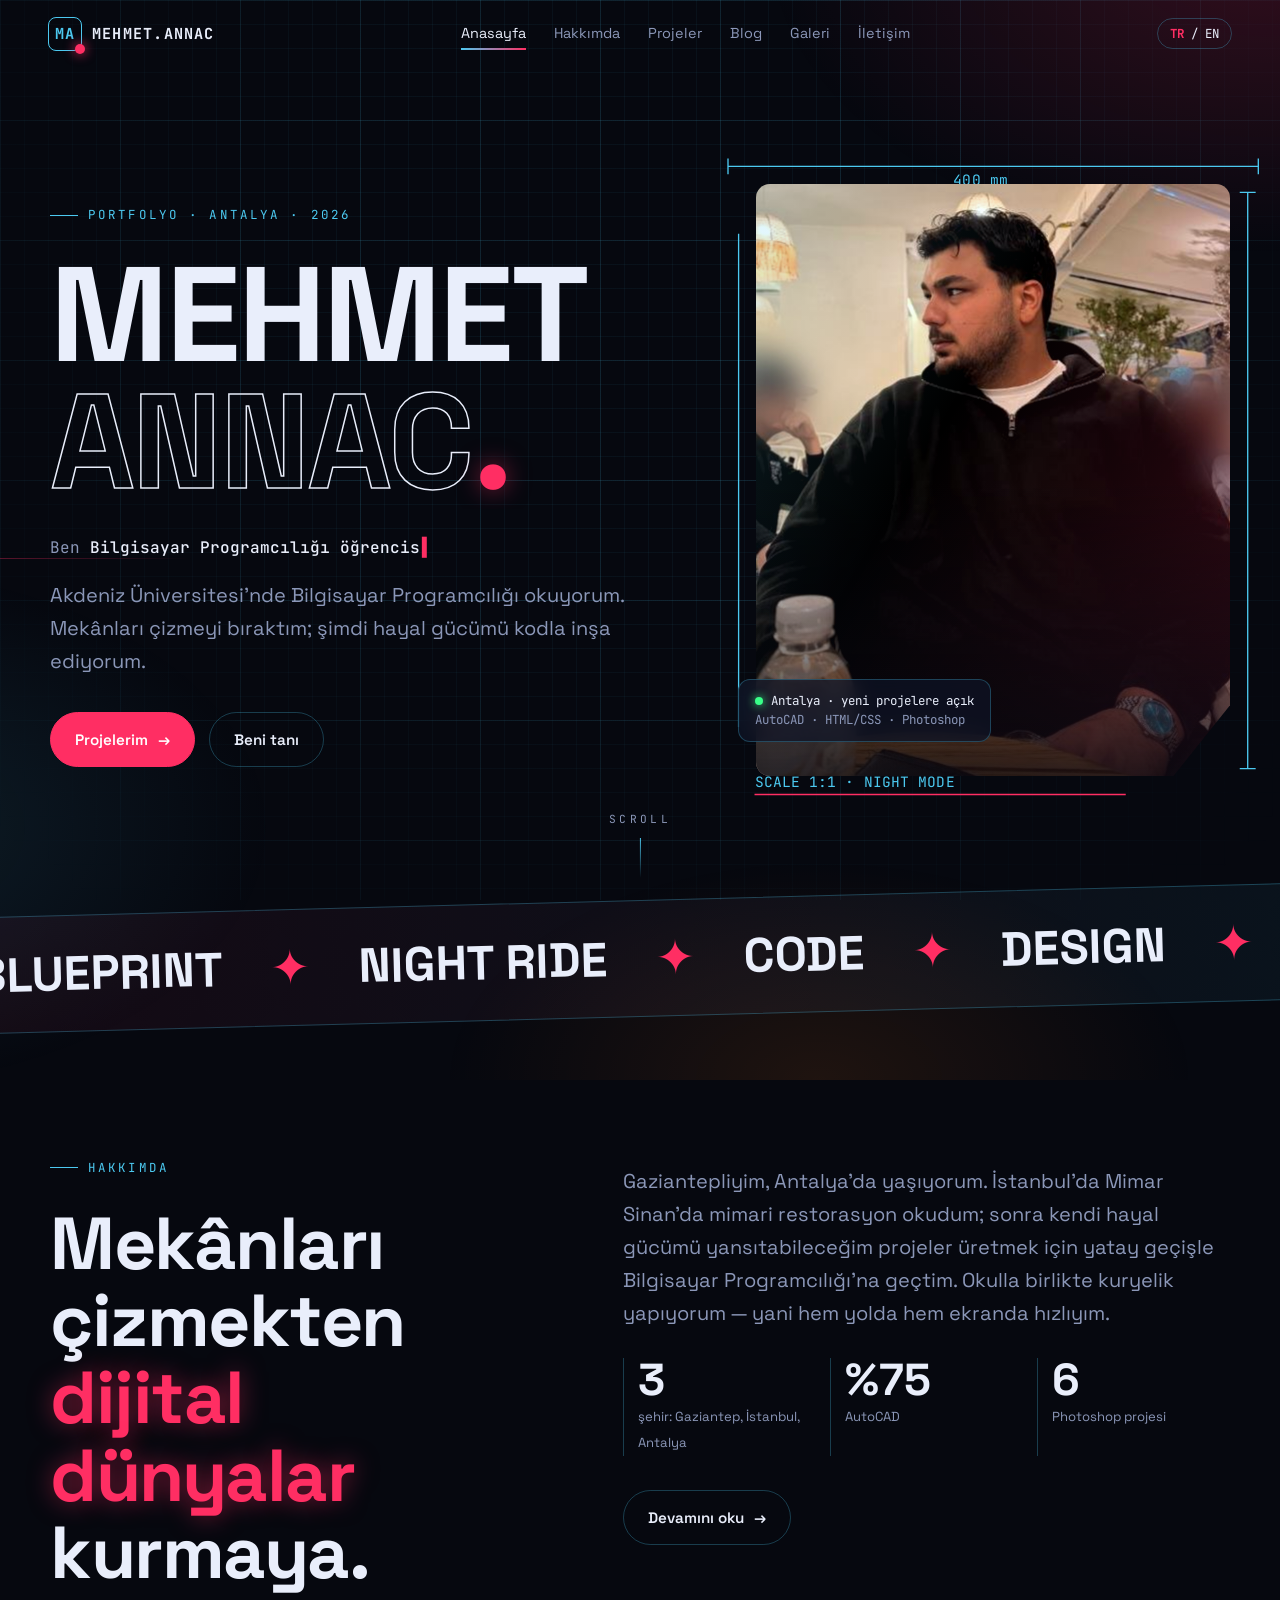
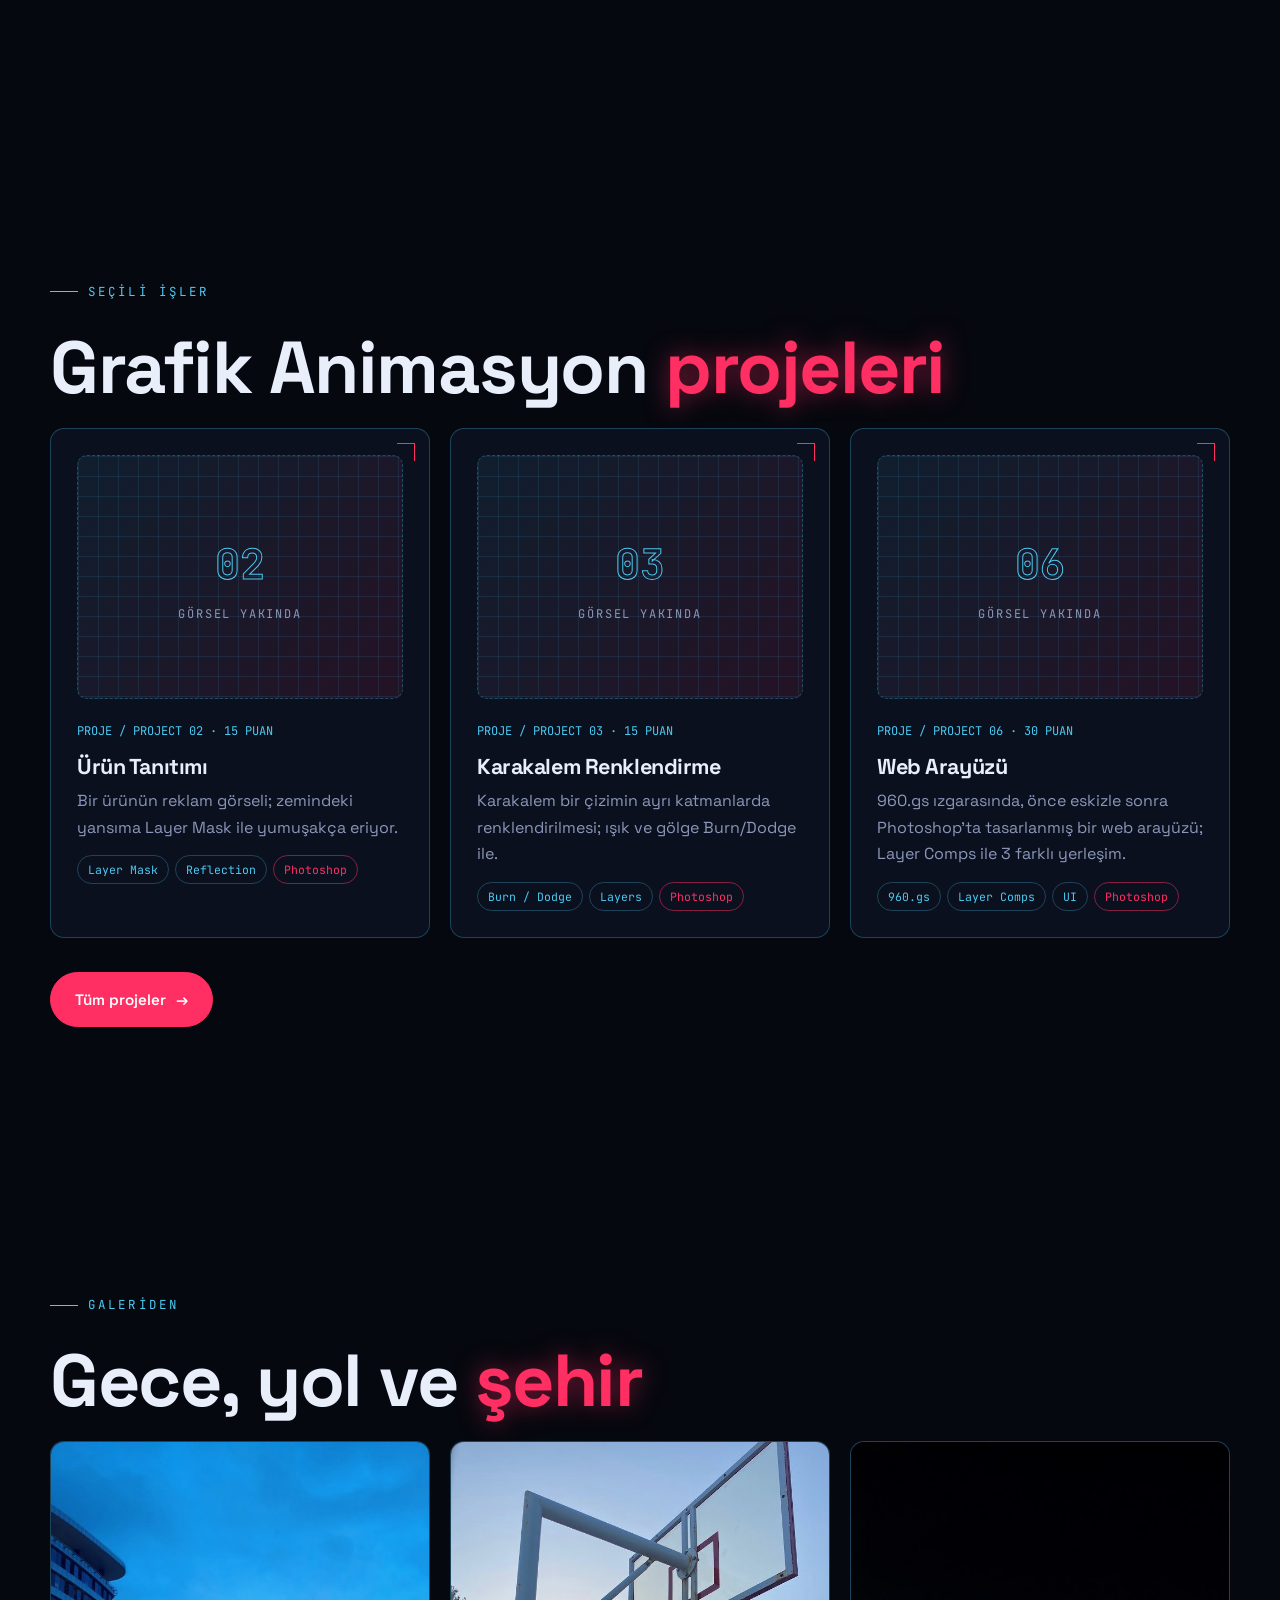
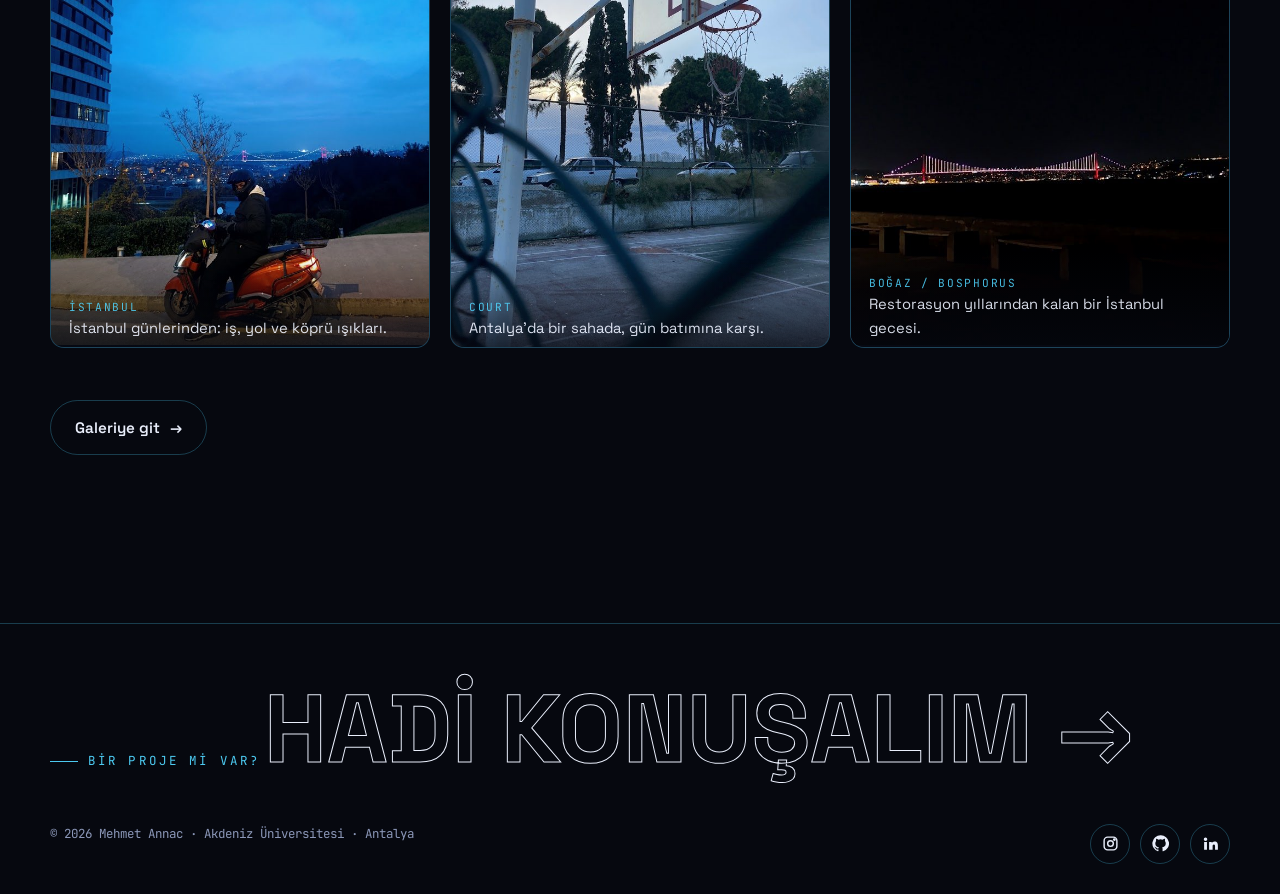
==== index.html @ a1f43171 "Kişisel site: Blueprint × Night Ride Co-Authored-By: Claude Opus 5.5 <noreply@anthropic.com> Claude-" ====
<!DOCTYPE html>
<html lang="tr" data-lang="tr">
<head>
<meta charset="UTF-8">
<meta name="viewport" content="width=device-width, initial-scale=1">
<title>Mehmet Annac | Bilgisayar Programcılığı Öğrencisi · Portfolyo</title>
<meta name="description" content="Mehmet Annac: Akdeniz Üniversitesi Bilgisayar Programcılığı öğrencisi. Mimari restorasyondan yazılıma uzanan projeler, Photoshop çalışmaları, blog ve galeri.">
<meta name="author" content="Mehmet Annac">
<meta name="theme-color" content="#06080f">
<link rel="canonical" href="https://mehmettannac.github.io/">
<meta property="og:type" content="website">
<meta property="og:title" content="Mehmet Annac | Bilgisayar Programcılığı Öğrencisi · Portfolyo">
<meta property="og:description" content="Mehmet Annac: Akdeniz Üniversitesi Bilgisayar Programcılığı öğrencisi. Mimari restorasyondan yazılıma uzanan projeler, Photoshop çalışmaları, blog ve galeri.">
<meta property="og:url" content="https://mehmettannac.github.io/">
<meta property="og:image" content="https://mehmettannac.github.io/assets/img/mehmet-hero.jpg">
<meta property="og:locale" content="tr_TR">
<meta property="og:locale:alternate" content="en_US">
<meta name="twitter:card" content="summary_large_image">
<link rel="icon" href="assets/img/favicon.svg" type="image/svg+xml">
<link rel="preconnect" href="https://fonts.googleapis.com">
<link rel="preconnect" href="https://fonts.gstatic.com" crossorigin>
<link href="https://fonts.googleapis.com/css2?family=JetBrains+Mono:wght@400;500;700&family=Space+Grotesk:wght@400;500;600;700&display=swap" rel="stylesheet">
<link rel="stylesheet" href="assets/css/style.css">
<script type="application/ld+json">{"@context": "https://schema.org", "@type": "Person", "name": "Mehmet Annac", "url": "https://mehmettannac.github.io/", "image": "https://mehmettannac.github.io/assets/img/mehmet-hero.jpg", "email": "mailto:eposta-adresin@ornek.com", "jobTitle": "Bilgisayar Programcılığı Öğrencisi", "affiliation": {"@type": "CollegeOrUniversity", "name": "Akdeniz Üniversitesi"}, "alumniOf": {"@type": "CollegeOrUniversity", "name": "Mimar Sinan Güzel Sanatlar Üniversitesi"}, "address": {"@type": "PostalAddress", "addressLocality": "Antalya", "addressCountry": "TR"}, "knowsAbout": ["AutoCAD", "HTML", "CSS", "Adobe Photoshop", "Mimari Restorasyon"], "sameAs": ["https://www.instagram.com/mehmettannac/", "https://github.com/mehmettannac", "https://www.linkedin.com/in/mehmet-anna%C3%A7-2894b5441"]}</script>
</head>
<body data-title-tr="Mehmet Annac | Bilgisayar Programcılığı Öğrencisi · Portfolyo" data-title-en="Mehmet Annac | Computer Programming Student · Portfolio" data-desc-tr="Mehmet Annac: Akdeniz Üniversitesi Bilgisayar Programcılığı öğrencisi. Mimari restorasyondan yazılıma uzanan projeler, Photoshop çalışmaları, blog ve galeri." data-desc-en="Mehmet Annac: Computer Programming student at Akdeniz University. Projects from architectural restoration to software, Photoshop work, blog and gallery.">
<div class="loader" aria-hidden="true"><div>
<svg viewBox="0 0 240 90"><rect x="2" y="2" width="236" height="86" rx="6"/><path d="M20 70 L20 20 L50 50 L80 20 L80 70 M110 70 L135 20 L160 70 M118 54 L152 54 M190 20 L190 70 M190 20 L220 20"/><line x1="20" y1="80" x2="220" y2="80"/></svg>
<div class="loader-text">BLUEPRINT × NIGHT RIDE</div></div></div>
<div class="progress"></div>
<header class="nav">
  <a class="logo" href="index.html" aria-label="Mehmet Annac — Anasayfa"><span class="logo-mark">MA</span><span>MEHMET.ANNAC</span></a>
  <nav aria-label="Ana menü"><ul class="nav-links"><li><a href="index.html" aria-current="page"><span lang="tr">Anasayfa</span><span lang="en">Home</span></a></li><li><a href="hakkimda.html"><span lang="tr">Hakkımda</span><span lang="en">About</span></a></li><li><a href="projeler.html"><span lang="tr">Projeler</span><span lang="en">Projects</span></a></li><li><a href="blog.html"><span lang="tr">Blog</span><span lang="en">Blog</span></a></li><li><a href="galeri.html"><span lang="tr">Galeri</span><span lang="en">Gallery</span></a></li><li><a href="iletisim.html"><span lang="tr">İletişim</span><span lang="en">Contact</span></a></li></ul></nav>
  <div class="nav-right">
    <button class="lang-toggle" type="button" aria-label="Dil değiştir / Change language"><span lang="tr"><b>TR</b> / EN</span><span lang="en">TR / <b>EN</b></span></button>
    <button class="menu-btn" type="button" aria-label="Menü" aria-expanded="false"><span></span><span></span></button>
  </div>
</header>
<main>
<section class="hero">
<div class="speed-lines" aria-hidden="true"><i></i><i></i><i></i><i></i></div>
<div class="wrap hero-grid">
  <div>
    <p class="eyebrow"><span lang="tr">Portfolyo · Antalya · 2026</span><span lang="en">Portfolio · Antalya · 2026</span></p>
    <h1 aria-label="Mehmet Annac"><span class="row"><span>Mehmet</span></span><span class="row"><span class="outline">Annac</span><em>.</em></span></h1>
    <p class="role"><span><span lang="tr">Ben</span><span lang="en">I'm a</span> <b class="typing" data-typing data-words-tr='["Bilgisayar Programcılığı öğrencisi", "eski bir restorasyon öğrencisi", "gece sürücüsü", "hayal gücü mimarı"]' data-words-en='["Computer Programming student", "former restoration student", "night rider", "architect of imagination"]'></b></span></p>
    <p class="lead" style="margin-top:18px"><span lang="tr">Akdeniz Üniversitesi'nde Bilgisayar Programcılığı okuyorum. Mekânları çizmeyi bıraktım; şimdi hayal gücümü kodla inşa ediyorum.</span><span lang="en">I study Computer Programming at Akdeniz University. I stopped drawing buildings — now I build my imagination with code.</span></p>
    <div class="cta-row">
      <a class="btn" href="projeler.html"><span lang="tr">Projelerim</span><span lang="en">My projects</span> <span class="arrow">→</span></a>
      <a class="btn ghost" href="hakkimda.html"><span lang="tr">Beni tanı</span><span lang="en">Get to know me</span></a>
    </div>
  </div>
  <div class="blueprint-frame" data-speed="-0.06">
    <svg class="dims" viewBox="0 0 400 500" preserveAspectRatio="none" aria-hidden="true">
<path class="d" d="M0 8 H400 M0 2 V14 M400 2 V14"/>
<path class="d" d="M392 28 V472 M386 28 H398 M386 472 H398"/>
<path class="d n" d="M20 492 H300"/>
<path class="d" d="M8 60 V440"/>
<text x="170" y="22">400 mm</text><text x="350" y="250" transform="rotate(90 350 250)">500 mm</text>
<text x="20" y="486">SCALE 1:1 · NIGHT MODE</text>
</svg>
    <div class="photo"><img src="assets/img/mehmet-hero.jpg" alt="Mehmet Annac" fetchpriority="high"></div>
    <div class="badge"><span class="dot"></span><span lang="tr">Antalya · yeni projelere açık</span><span lang="en">Antalya · open to new projects</span><br><span style="color:var(--muted)">AutoCAD · HTML/CSS · Photoshop</span></div>
  </div>
</div>
<div class="scroll-hint">SCROLL</div>
</section>

<div class="marquee" aria-hidden="true" lang="en-US"><div class="marquee-track">
<span>Blueprint</span><span class="star">✦</span><span>Night Ride</span><span class="star">✦</span><span>Code</span><span class="star">✦</span><span>Design</span><span class="star">✦</span><span>Restoration</span><span class="star">✦</span><span>Blueprint</span><span class="star">✦</span><span>Night Ride</span><span class="star">✦</span><span>Code</span><span class="star">✦</span><span>Design</span><span class="star">✦</span><span>Restoration</span><span class="star">✦</span>
</div></div>

<section>
<div class="wrap split">
  <div class="reveal from-left">
    <p class="eyebrow"><span lang="tr">Hakkımda</span><span lang="en">About me</span></p>
    <h2 class="title"><span lang="tr">Mekânları çizmekten <em>dijital dünyalar</em> kurmaya.</span><span lang="en">From drawing spaces to building <em>digital worlds</em>.</span></h2>
  </div>
  <div class="reveal from-right">
    <p lang="tr" class="lead">Gaziantepliyim, Antalya'da yaşıyorum. İstanbul'da Mimar Sinan'da mimari restorasyon okudum; sonra kendi hayal gücümü yansıtabileceğim projeler üretmek için yatay geçişle Bilgisayar Programcılığı'na geçtim. Okulla birlikte kuryelik yapıyorum — yani hem yolda hem ekranda hızlıyım.</p><p lang="en" class="lead">I'm from Gaziantep and live in Antalya. I studied architectural restoration at Mimar Sinan in Istanbul, then transferred to Computer Programming to build projects that reflect my own imagination. I also work as a courier alongside school — fast on the road and on the screen.</p>
    <div class="stats stagger">
      <div class="stat"><b>3</b><span><span lang="tr">şehir: Gaziantep, İstanbul, Antalya</span><span lang="en">cities: Gaziantep, Istanbul, Antalya</span></span></div>
      <div class="stat"><b>%75</b><span>AutoCAD</span></div>
      <div class="stat"><b>6</b><span><span lang="tr">Photoshop projesi</span><span lang="en">Photoshop projects</span></span></div>
    </div>
    <div class="cta-row"><a class="btn ghost" href="hakkimda.html"><span lang="tr">Devamını oku</span><span lang="en">Read more</span> <span class="arrow">→</span></a></div>
  </div>
</div>
</section>

<section>
<div class="wrap">
  <p class="eyebrow reveal"><span lang="tr">Seçili işler</span><span lang="en">Selected work</span></p>
  <h2 class="title reveal"><span lang="tr">Grafik Animasyon <em>projeleri</em></span><span lang="en">Graphic Animation <em>projects</em></span></h2>
  <div class="grid grid-3 stagger"><article class="card">
  <div class="project-visual"><div class="ph"><b>02</b><span lang="tr">GÖRSEL YAKINDA</span><span lang="en">VISUAL COMING SOON</span></div>
  <img src="assets/img/projeler/proje2-sonrasi.jpg" alt="Ürün Tanıtımı — Mehmet Annac" loading="lazy" onerror="this.remove()"></div>
  <span class="num">PROJE / PROJECT 02 · 15 <span lang="tr">PUAN</span><span lang="en">PTS</span></span>
  <h3><span lang="tr">Ürün Tanıtımı</span><span lang="en">Product Showcase</span></h3>
  <p lang="tr">Bir ürünün reklam görseli; zemindeki yansıma Layer Mask ile yumuşakça eriyor.</p><p lang="en">An advertising visual for a product, with a floor reflection faded out using a Layer Mask.</p>
  <div><span class="tag">Layer Mask</span><span class="tag">Reflection</span><span class="tag hot">Photoshop</span></div>
  <span class="corner"></span>
</article><article class="card">
  <div class="project-visual"><div class="ph"><b>03</b><span lang="tr">GÖRSEL YAKINDA</span><span lang="en">VISUAL COMING SOON</span></div>
  <img src="assets/img/projeler/proje3-sonrasi.jpg" alt="Karakalem Renklendirme — Mehmet Annac" loading="lazy" onerror="this.remove()"></div>
  <span class="num">PROJE / PROJECT 03 · 15 <span lang="tr">PUAN</span><span lang="en">PTS</span></span>
  <h3><span lang="tr">Karakalem Renklendirme</span><span lang="en">Pencil Sketch Colouring</span></h3>
  <p lang="tr">Karakalem bir çizimin ayrı katmanlarda renklendirilmesi; ışık ve gölge Burn/Dodge ile.</p><p lang="en">Colouring a pencil drawing on separate layers, with light and shadow built using Burn/Dodge.</p>
  <div><span class="tag">Burn / Dodge</span><span class="tag">Layers</span><span class="tag hot">Photoshop</span></div>
  <span class="corner"></span>
</article><article class="card">
  <div class="project-visual"><div class="ph"><b>06</b><span lang="tr">GÖRSEL YAKINDA</span><span lang="en">VISUAL COMING SOON</span></div>
  <img src="assets/img/projeler/proje6-sonrasi.jpg" alt="Web Arayüzü — Mehmet Annac" loading="lazy" onerror="this.remove()"></div>
  <span class="num">PROJE / PROJECT 06 · 30 <span lang="tr">PUAN</span><span lang="en">PTS</span></span>
  <h3><span lang="tr">Web Arayüzü</span><span lang="en">Web Interface</span></h3>
  <p lang="tr">960.gs ızgarasında, önce eskizle sonra Photoshop'ta tasarlanmış bir web arayüzü; Layer Comps ile 3 farklı yerleşim.</p><p lang="en">A web interface on the 960.gs grid, sketched first then designed in Photoshop, with 3 layouts via Layer Comps.</p>
  <div><span class="tag">960.gs</span><span class="tag">Layer Comps</span><span class="tag">UI</span><span class="tag hot">Photoshop</span></div>
  <span class="corner"></span>
</article></div>
  <div class="cta-row reveal"><a class="btn" href="projeler.html"><span lang="tr">Tüm projeler</span><span lang="en">All projects</span> <span class="arrow">→</span></a></div>
</div>
</section>

<section>
<div class="wrap">
  <p class="eyebrow reveal"><span lang="tr">Galeriden</span><span lang="en">From the gallery</span></p>
  <h2 class="title reveal"><span lang="tr">Gece, yol ve <em>şehir</em></span><span lang="en">Night, road and <em>city</em></span></h2>
  <div class="grid grid-3 stagger"><figure class="g-item"><img src="assets/img/galeri-istanbul-scooter.jpg" alt="İstanbul günlerinden: iş, yol ve köprü ışıkları." loading="lazy"><figcaption><small>İSTANBUL</small><span lang="tr">İstanbul günlerinden: iş, yol ve köprü ışıkları.</span><span lang="en">From my Istanbul days: work, road and bridge lights.</span></figcaption></figure><figure class="g-item"><img src="assets/img/galeri-basketbol.jpg" alt="Antalya'da bir sahada, gün batımına karşı." loading="lazy"><figcaption><small>COURT</small><span lang="tr">Antalya'da bir sahada, gün batımına karşı.</span><span lang="en">A court in Antalya, facing the sunset.</span></figcaption></figure><figure class="g-item"><img src="assets/img/galeri-bogaz-gece.jpg" alt="Restorasyon yıllarından kalan bir İstanbul gecesi." loading="lazy"><figcaption><small>BOĞAZ / BOSPHORUS</small><span lang="tr">Restorasyon yıllarından kalan bir İstanbul gecesi.</span><span lang="en">An Istanbul night from my restoration years.</span></figcaption></figure></div>
  <div class="cta-row reveal"><a class="btn ghost" href="galeri.html"><span lang="tr">Galeriye git</span><span lang="en">Open gallery</span> <span class="arrow">→</span></a></div>
</div>
</section>
</main>
<footer>
  <div class="wrap">
    <p class="eyebrow"><span lang="tr">Bir proje mi var?</span><span lang="en">Got a project?</span></p>
    <a class="foot-big" href="iletisim.html"><span lang="tr">Hadi <span>konuşalım</span> →</span><span lang="en">Let's <span>talk</span> →</span></a>
    <div class="foot-row">
      <span>© <span data-year>2026</span> Mehmet Annac · Akdeniz Üniversitesi · Antalya</span>
      <div class="socials"><a href="https://www.instagram.com/mehmettannac/" target="_blank" rel="noopener" aria-label="Instagram"><svg viewBox="0 0 24 24" fill="none" stroke="currentColor" stroke-width="2"><rect x="3" y="3" width="18" height="18" rx="5"/><circle cx="12" cy="12" r="4"/><circle cx="17.5" cy="6.5" r="1" fill="currentColor"/></svg></a><a href="https://github.com/mehmettannac" target="_blank" rel="noopener" aria-label="GitHub"><svg viewBox="0 0 24 24" fill="currentColor"><path d="M12 .5a11.5 11.5 0 0 0-3.64 22.41c.58.1.79-.25.79-.56v-2c-3.2.7-3.88-1.37-3.88-1.37-.53-1.33-1.28-1.69-1.28-1.69-1.05-.71.08-.7.08-.7 1.16.08 1.77 1.19 1.77 1.19 1.03 1.77 2.71 1.26 3.37.96.1-.75.4-1.26.73-1.55-2.56-.29-5.25-1.28-5.25-5.68 0-1.26.45-2.28 1.19-3.09-.12-.29-.52-1.46.11-3.05 0 0 .97-.31 3.17 1.18a11 11 0 0 1 5.77 0c2.2-1.49 3.17-1.18 3.17-1.18.63 1.59.23 2.76.11 3.05.74.81 1.19 1.83 1.19 3.09 0 4.41-2.7 5.39-5.27 5.67.41.36.78 1.06.78 2.14v3.17c0 .31.21.67.8.56A11.5 11.5 0 0 0 12 .5Z"/></svg></a><a href="https://www.linkedin.com/in/mehmet-anna%C3%A7-2894b5441" target="_blank" rel="noopener" aria-label="LinkedIn"><svg viewBox="0 0 24 24" fill="currentColor"><path d="M4.98 3.5a2.5 2.5 0 1 1 0 5 2.5 2.5 0 0 1 0-5ZM3 9.75h4v11H3v-11Zm7 0h3.8v1.5h.05c.53-1 1.84-2.05 3.78-2.05 4.05 0 4.8 2.66 4.8 6.12v5.43h-4v-4.82c0-1.15-.02-2.63-1.6-2.63-1.6 0-1.85 1.25-1.85 2.55v4.9H10v-11Z"/></svg></a></div>
    </div>
  </div>
</footer>
<script src="assets/js/main.js" defer></script>
</body>
</html>
---- assets/css/style.css ----
/* =========================================================
   Mehmet Annac — Kişisel Site
   Tema: "Blueprint × Night Ride"
   Mimari çizim ızgarası + gece neon ışıkları
   ========================================================= */

:root {
  --night: #06080f;
  --night-2: #0b1020;
  --panel: rgba(14, 20, 38, 0.72);
  --line: rgba(76, 201, 240, 0.10);
  --line-strong: rgba(76, 201, 240, 0.28);
  --cyan: #4cc9f0;      /* blueprint mürekkebi */
  --neon: #ff2e63;      /* köprü ışığı */
  --orange: #ff7a1a;    /* scooter turuncusu */
  --text: #e9eefb;
  --muted: #8b97b8;
  --radius: 14px;
  --font-display: "Space Grotesk", "Segoe UI", system-ui, sans-serif;
  --font-mono: "JetBrains Mono", ui-monospace, "Cascadia Code", Consolas, monospace;
  --ease: cubic-bezier(.2, .8, .2, 1);
}

*, *::before, *::after { box-sizing: border-box; }
html { scroll-behavior: smooth; }
body {
  margin: 0;
  background: var(--night);
  color: var(--text);
  font-family: var(--font-display);
  font-size: 1rem;
  line-height: 1.65;
  overflow-x: hidden;
  -webkit-font-smoothing: antialiased;
}

/* ---------- Blueprint ızgarası (tüm sayfa) ---------- */
body::before {
  content: "";
  position: fixed; inset: 0;
  z-index: -2;
  background-image:
    linear-gradient(var(--line) 1px, transparent 1px),
    linear-gradient(90deg, var(--line) 1px, transparent 1px),
    linear-gradient(rgba(76,201,240,.05) 1px, transparent 1px),
    linear-gradient(90deg, rgba(76,201,240,.05) 1px, transparent 1px);
  background-size: 120px 120px, 120px 120px, 24px 24px, 24px 24px;
  mask-image: radial-gradient(ellipse at 50% 30%, #000 40%, transparent 95%);
}
/* gece neon parlaması */
body::after {
  content: "";
  position: fixed; inset: -20%;
  z-index: -1;
  background:
    radial-gradient(40% 35% at 85% 10%, rgba(255,46,99,.18), transparent 70%),
    radial-gradient(35% 30% at 5% 80%, rgba(76,201,240,.12), transparent 70%),
    radial-gradient(30% 25% at 60% 100%, rgba(255,122,26,.10), transparent 70%);
  pointer-events: none;
  animation: glow 18s ease-in-out infinite alternate;
}
@keyframes glow { to { transform: translate3d(-4%, 3%, 0) scale(1.05); } }

img { max-width: 100%; display: block; }
a { color: inherit; }
::selection { background: var(--neon); color: #fff; }

/* ---------- Dil seçimi ---------- */
html[data-lang="tr"] [lang="en"]:not(html) { display: none !important; }
html[data-lang="en"] [lang="tr"]:not(html) { display: none !important; }

/* ---------- Yükleme ekranı ---------- */
.loader {
  position: fixed; inset: 0; z-index: 100;
  display: grid; place-items: center;
  background: var(--night);
  transition: opacity .6s var(--ease), visibility .6s;
}
.loader svg { width: min(240px, 60vw); }
.loader path, .loader rect, .loader line {
  fill: none; stroke: var(--cyan); stroke-width: 1.5;
  stroke-dasharray: 600; stroke-dashoffset: 600;
  animation: draw 1.1s var(--ease) forwards;
}
.loader line { stroke: var(--neon); animation-delay: .35s; }
.loader-text {
  margin-top: 14px; text-align: center;
  font-family: var(--font-mono); font-size: .75rem; letter-spacing: .3em; color: var(--muted);
}
body.loaded .loader { opacity: 0; visibility: hidden; }
@keyframes draw { to { stroke-dashoffset: 0; } }

/* ---------- Navigasyon ---------- */
.nav {
  position: fixed; top: 0; left: 0; right: 0; z-index: 50;
  display: flex; align-items: center; justify-content: space-between;
  padding: 14px clamp(16px, 4vw, 48px);
  transition: background .3s, backdrop-filter .3s, border-color .3s;
  border-bottom: 1px solid transparent;
}
.nav.scrolled {
  background: rgba(6, 8, 15, .78);
  backdrop-filter: blur(14px);
  border-bottom-color: var(--line-strong);
}
.logo {
  font-family: var(--font-mono); font-weight: 700; text-decoration: none;
  letter-spacing: .08em; font-size: .95rem;
  display: flex; align-items: center; gap: 10px;
}
.logo-mark {
  width: 34px; height: 34px; display: grid; place-items: center;
  border: 1.5px solid var(--cyan); border-radius: 8px; color: var(--cyan);
  position: relative;
}
.logo-mark::after {
  content: ""; position: absolute; right: -4px; bottom: -4px; width: 10px; height: 10px;
  background: var(--neon); border-radius: 50%; box-shadow: 0 0 12px var(--neon);
}
.nav-links { display: flex; gap: 4px; list-style: none; margin: 0; padding: 0; }
.nav-links a {
  display: block; padding: 8px 12px; text-decoration: none; font-size: .9rem;
  color: var(--muted); border-radius: 8px; position: relative; transition: color .2s;
}
.nav-links a::after {
  content: ""; position: absolute; left: 12px; right: 12px; bottom: 4px; height: 1.5px;
  background: linear-gradient(90deg, var(--cyan), var(--neon));
  transform: scaleX(0); transform-origin: left; transition: transform .35s var(--ease);
}
.nav-links a:hover, .nav-links a[aria-current="page"] { color: var(--text); }
.nav-links a:hover::after, .nav-links a[aria-current="page"]::after { transform: scaleX(1); }
.nav-right { display: flex; align-items: center; gap: 10px; }
.lang-toggle {
  font-family: var(--font-mono); font-size: .78rem; cursor: pointer;
  background: transparent; color: var(--text);
  border: 1px solid var(--line-strong); border-radius: 999px; padding: 6px 12px;
}
.lang-toggle b { color: var(--neon); }
.menu-btn {
  display: none; width: 42px; height: 42px; border-radius: 10px; cursor: pointer;
  background: transparent; border: 1px solid var(--line-strong); color: var(--text);
}
.menu-btn span { display: block; width: 18px; height: 2px; margin: 4px auto; background: currentColor; transition: transform .3s; }

/* ---------- Genel düzen ---------- */
main { position: relative; overflow-x: clip; }
html { overflow-x: clip; }
.wrap { width: min(1180px, 100% - 2 * clamp(16px, 4vw, 48px)); margin-inline: auto; }
section { padding: clamp(72px, 10vw, 130px) 0; position: relative; }

.eyebrow {
  font-family: var(--font-mono); font-size: .78rem; letter-spacing: .25em; text-transform: uppercase;
  color: var(--cyan); display: inline-flex; align-items: center; gap: 10px;
}
.eyebrow::before { content: ""; width: 28px; height: 1px; background: var(--cyan); }
h1, h2, h3 { line-height: 1.05; margin: 0; letter-spacing: -.02em; }
h2.title { font-size: clamp(2.2rem, 6vw, 4.6rem); margin: 14px 0 22px; }
h2.title em, h1 em { font-style: normal; color: var(--neon); text-shadow: 0 0 24px rgba(255,46,99,.5); }
.lead { font-size: clamp(1.05rem, 1.6vw, 1.25rem); color: var(--muted); max-width: 62ch; }

/* Katmanlı (layered) başlık: dolu + kontur + neon gölge */
.layered { position: relative; display: inline-block; }
.layered::before, .layered::after {
  content: attr(data-text); position: absolute; left: 0; top: 0; pointer-events: none;
  white-space: nowrap;
}
.layered::before {
  color: transparent; -webkit-text-stroke: 1px var(--cyan);
  transform: translate(.06em, .06em); z-index: -1; opacity: .7;
}
.layered::after {
  color: transparent; -webkit-text-stroke: 1px var(--neon);
  transform: translate(.12em, .12em); z-index: -2; opacity: .45;
}

/* ---------- Sayfa başlığı (alt sayfalar) ---------- */
.page-hero { padding: clamp(130px, 18vw, 200px) 0 clamp(40px, 6vw, 70px); overflow: hidden; }
.page-hero h1 { font-size: clamp(3rem, 11vw, 8.5rem); font-weight: 700; text-transform: uppercase; }
.page-hero .ghost {
  position: absolute; right: -2vw; top: 90px; z-index: -1;
  font-size: clamp(6rem, 22vw, 18rem); font-weight: 700; line-height: .8;
  color: transparent; -webkit-text-stroke: 1px rgba(76,201,240,.12);
  white-space: nowrap; user-select: none;
}
.dim-line {
  margin-top: 28px; display: flex; align-items: center; gap: 12px;
  font-family: var(--font-mono); font-size: .75rem; color: var(--muted);
}
.dim-line i {
  flex: 1; height: 1px; background: var(--line-strong); position: relative;
}
.dim-line i::before, .dim-line i::after {
  content: ""; position: absolute; top: -5px; width: 1px; height: 11px; background: var(--cyan);
}
.dim-line i::before { left: 0; } .dim-line i::after { right: 0; }

/* ---------- Ana sayfa hero ---------- */
.hero {
  min-height: 100svh; display: grid; align-items: center;
  padding: 120px 0 60px; overflow: hidden;
}
.hero-grid { display: grid; grid-template-columns: 1.15fr .85fr; gap: clamp(24px, 5vw, 70px); align-items: center; }
.hero h1 {
  font-size: clamp(3.4rem, 10.5vw, 9.5rem); font-weight: 700; text-transform: uppercase;
  line-height: .88; margin: 18px 0 26px;
}
.hero h1 .row { display: block; overflow: hidden; padding-bottom: .06em; }
.hero h1 .row > span { display: inline-block; transform: translateY(110%); transition: transform 1s var(--ease); }
body.loaded .hero h1 .row > span { transform: none; }
.hero h1 .row:nth-child(2) > span { transition-delay: .12s; }
.hero h1 .outline { color: transparent; -webkit-text-stroke: 1.5px var(--text); }
.hero .role {
  font-family: var(--font-mono); font-size: clamp(.85rem, 1.3vw, 1rem); color: var(--muted);
  display: flex; flex-wrap: wrap; gap: 8px 18px;
}
.hero .role b { color: var(--text); font-weight: 500; }
.typing::after { content: "▌"; color: var(--neon); animation: blink 1s steps(1) infinite; margin-left: 2px; }
@keyframes blink { 50% { opacity: 0; } }

.cta-row { display: flex; flex-wrap: wrap; gap: 14px; margin-top: 34px; }
.btn {
  --c: var(--neon);
  display: inline-flex; align-items: center; gap: 10px; text-decoration: none;
  padding: 14px 24px; border-radius: 999px; font-weight: 600; font-size: .95rem;
  background: var(--c); color: #fff; border: 1px solid var(--c);
  box-shadow: 0 0 0 rgba(255,46,99,0); transition: box-shadow .3s, transform .3s var(--ease), background .3s;
  cursor: pointer; font-family: inherit;
}
.btn:hover { transform: translateY(-2px); box-shadow: 0 10px 40px -8px rgba(255,46,99,.7); }
.btn.ghost { background: transparent; color: var(--text); border-color: var(--line-strong); }
.btn.ghost:hover { border-color: var(--cyan); box-shadow: 0 10px 40px -10px rgba(76,201,240,.6); }
.btn .arrow { transition: transform .3s var(--ease); }
.btn:hover .arrow { transform: translateX(4px); }

/* Fotoğraf + teknik çizim çerçevesi */
.blueprint-frame { position: relative; aspect-ratio: 4 / 5; }
.blueprint-frame .photo {
  position: absolute; inset: 0; border-radius: var(--radius); overflow: hidden;
  clip-path: polygon(0 0, 100% 0, 100% 88%, 88% 100%, 0 100%);
}
.blueprint-frame .photo img { width: 100%; height: 100%; object-fit: cover; filter: saturate(1.05) contrast(1.05); transform: scale(1.08); }
.blueprint-frame .photo::after {
  content: ""; position: absolute; inset: 0;
  background: linear-gradient(180deg, transparent 50%, rgba(6,8,15,.85)), linear-gradient(120deg, rgba(76,201,240,.18), transparent 40%, rgba(255,46,99,.22));
  mix-blend-mode: normal;
}
.blueprint-frame svg.dims { position: absolute; inset: -28px; width: calc(100% + 56px); height: calc(100% + 56px); overflow: visible; pointer-events: none; }
.dims .d { fill: none; stroke: var(--cyan); stroke-width: 1; stroke-dasharray: 900; stroke-dashoffset: 900; transition: stroke-dashoffset 2.2s var(--ease) .6s; }
.dims .n { stroke: var(--neon); }
.dims text { fill: var(--cyan); font-family: var(--font-mono); font-size: 11px; opacity: 0; transition: opacity 1s 1.8s; }
body.loaded .dims .d { stroke-dashoffset: 0; }
body.loaded .dims text { opacity: 1; }
.badge {
  position: absolute; left: -18px; bottom: 34px; z-index: 2;
  background: var(--panel); backdrop-filter: blur(10px);
  border: 1px solid var(--line-strong); border-radius: 12px; padding: 12px 16px;
  font-family: var(--font-mono); font-size: .78rem; line-height: 1.5;
}
.badge .dot { display: inline-block; width: 8px; height: 8px; background: #39ff88; border-radius: 50%; box-shadow: 0 0 10px #39ff88; margin-right: 8px; }

/* hız çizgileri */
.speed-lines { position: absolute; inset: 0; z-index: -1; overflow: hidden; pointer-events: none; }
.speed-lines i {
  position: absolute; height: 1px; width: 30vw; left: -30vw;
  background: linear-gradient(90deg, transparent, var(--neon), transparent);
  animation: zoom 3.2s linear infinite; opacity: .5;
}
.speed-lines i:nth-child(2) { top: 30%; animation-delay: .8s; background: linear-gradient(90deg, transparent, var(--cyan), transparent); }
.speed-lines i:nth-child(3) { top: 62%; animation-delay: 1.7s; width: 45vw; }
.speed-lines i:nth-child(4) { top: 80%; animation-delay: 2.4s; background: linear-gradient(90deg, transparent, var(--orange), transparent); }
.speed-lines i:nth-child(1) { top: 18%; }
@keyframes zoom { to { transform: translateX(170vw); } }

.scroll-hint {
  position: absolute; left: 50%; bottom: 22px; transform: translateX(-50%);
  font-family: var(--font-mono); font-size: .7rem; letter-spacing: .3em; color: var(--muted);
  display: flex; flex-direction: column; align-items: center; gap: 10px;
}
.scroll-hint::after { content: ""; width: 1px; height: 40px; background: linear-gradient(var(--cyan), transparent); animation: drip 1.8s ease-in-out infinite; }
@keyframes drip { 0% { transform: scaleY(0); transform-origin: top; } 50% { transform: scaleY(1); transform-origin: top; } 51% { transform-origin: bottom; } 100% { transform: scaleY(0); transform-origin: bottom; } }

/* ---------- Kayan şerit ---------- */
.marquee {
  border-block: 1px solid var(--line-strong); padding: 18px 0; overflow: hidden;
  background: linear-gradient(90deg, rgba(255,46,99,.06), rgba(76,201,240,.06));
  transform: rotate(-1.5deg); margin: 0 -2vw;
}
.marquee-track { display: flex; gap: 48px; width: max-content; animation: marquee 28s linear infinite; }
.marquee span {
  font-size: clamp(1.6rem, 4vw, 3rem); font-weight: 700; text-transform: uppercase; white-space: nowrap;
}
.marquee span:nth-child(even) { color: transparent; -webkit-text-stroke: 1px var(--cyan); }
.marquee span.star { color: var(--neon); -webkit-text-stroke: 0; }
@keyframes marquee { to { transform: translateX(-50%); } }

/* ---------- Kartlar ---------- */
.grid { display: grid; gap: 20px; }
.grid-3 { grid-template-columns: repeat(3, 1fr); }
.grid-2 { grid-template-columns: repeat(2, 1fr); }
.card {
  position: relative; background: var(--panel); border: 1px solid var(--line-strong);
  border-radius: var(--radius); padding: 26px; overflow: hidden;
  transition: transform .45s var(--ease), border-color .3s;
  transform-style: preserve-3d;
}
.card::before {
  content: ""; position: absolute; inset: 0; pointer-events: none; opacity: 0; transition: opacity .3s;
  background: radial-gradient(260px circle at var(--mx, 50%) var(--my, 50%), rgba(255,46,99,.16), transparent 60%);
}
.card:hover { border-color: rgba(255,46,99,.5); }
.card:hover::before { opacity: 1; }
.card .num { font-family: var(--font-mono); font-size: .75rem; color: var(--cyan); }
.card h3 { font-size: 1.35rem; margin: 12px 0 10px; }
.card p { color: var(--muted); margin: 0; }
.card .corner {
  position: absolute; top: 14px; right: 14px; width: 18px; height: 18px;
  border-top: 1.5px solid var(--neon); border-right: 1.5px solid var(--neon);
}
.tag {
  display: inline-block; font-family: var(--font-mono); font-size: .72rem; padding: 4px 10px;
  border: 1px solid var(--line-strong); border-radius: 999px; color: var(--cyan); margin: 14px 6px 0 0;
}
.tag.hot { color: var(--neon); border-color: rgba(255,46,99,.5); }

/* proje kartı yer tutucusu */
.project-visual {
  aspect-ratio: 4 / 3; border-radius: 10px; margin-bottom: 18px; position: relative; overflow: hidden;
  border: 1px dashed var(--line-strong);
  background:
    linear-gradient(var(--line) 1px, transparent 1px) 0 0 / 20px 20px,
    linear-gradient(90deg, var(--line) 1px, transparent 1px) 0 0 / 20px 20px,
    linear-gradient(135deg, rgba(76,201,240,.08), rgba(255,46,99,.10));
  display: grid; place-items: center; text-align: center;
}
.project-visual .ph { font-family: var(--font-mono); font-size: .75rem; color: var(--muted); letter-spacing: .15em; }
.project-visual .ph b { display: block; font-size: 2.6rem; color: transparent; -webkit-text-stroke: 1px var(--cyan); letter-spacing: 0; margin-bottom: 6px; }
.project-visual img { position: absolute; inset: 0; width: 100%; height: 100%; object-fit: cover; }

/* ---------- İstatistik / about split ---------- */
.split { display: grid; grid-template-columns: .9fr 1.1fr; gap: clamp(28px, 6vw, 80px); align-items: start; }
.stats { display: grid; grid-template-columns: repeat(3, 1fr); gap: 14px; margin-top: 28px; }
.stat { border-left: 1px solid var(--line-strong); padding-left: 14px; }
.stat b { display: block; font-size: clamp(1.8rem, 4vw, 2.8rem); line-height: 1; }
.stat span { font-size: .82rem; color: var(--muted); }

/* ---------- Yetenek çubukları ---------- */
.skills { display: grid; gap: 22px; }
.skill-head { display: flex; justify-content: space-between; font-family: var(--font-mono); font-size: .88rem; margin-bottom: 8px; }
.skill-head b { color: var(--neon); }
.bar { height: 10px; background: rgba(255,255,255,.05); border-radius: 999px; overflow: hidden; border: 1px solid var(--line); position: relative; }
.bar span {
  display: block; height: 100%; width: 0; border-radius: inherit;
  background: linear-gradient(90deg, var(--cyan), var(--neon));
  box-shadow: 0 0 18px rgba(255,46,99,.6);
  transition: width 1.6s var(--ease);
}
.bar::after {
  content: ""; position: absolute; inset: 0;
  background: repeating-linear-gradient(90deg, transparent 0 9.6%, rgba(6,8,15,.9) 9.6% 10%);
}
.is-visible .bar span { width: var(--w); }

/* ---------- Tablo (ders programı) ---------- */
.table-wrap { overflow-x: auto; border: 1px solid var(--line-strong); border-radius: var(--radius); background: var(--panel); }
table { width: 100%; border-collapse: collapse; min-width: 560px; font-size: .92rem; }
caption { text-align: left; padding: 16px 20px; font-family: var(--font-mono); font-size: .78rem; color: var(--muted); caption-side: top; letter-spacing: .1em; }
th, td { padding: 13px 20px; text-align: left; border-top: 1px solid var(--line); }
thead th { font-family: var(--font-mono); font-weight: 500; font-size: .75rem; letter-spacing: .15em; text-transform: uppercase; color: var(--cyan); background: rgba(76,201,240,.05); }
tbody tr { transition: background .2s; }
tbody tr:hover { background: rgba(255,46,99,.07); }
td.day { font-weight: 600; }
td.hl { color: var(--neon); font-weight: 600; }

/* ---------- Tipografi blokları ---------- */
blockquote {
  margin: 30px 0; padding: 22px 26px; border-left: 3px solid var(--neon);
  background: linear-gradient(90deg, rgba(255,46,99,.08), transparent);
  font-size: 1.2rem; border-radius: 0 var(--radius) var(--radius) 0;
}
blockquote cite { display: block; margin-top: 10px; font-size: .85rem; color: var(--muted); font-style: normal; font-family: var(--font-mono); }
code { font-family: var(--font-mono); font-size: .88em; background: rgba(76,201,240,.1); color: var(--cyan); padding: 2px 6px; border-radius: 6px; }
pre {
  font-family: var(--font-mono); font-size: .85rem; line-height: 1.6;
  background: #050711; border: 1px solid var(--line-strong); border-radius: var(--radius);
  padding: 20px 22px; overflow-x: auto; position: relative;
}
pre code { background: none; padding: 0; color: #c9d4f2; }
pre::before { content: "● ● ●"; display: block; color: #3a4466; font-size: .7rem; margin-bottom: 12px; letter-spacing: .2em; }
abbr[title] { text-decoration: underline dotted var(--cyan); text-underline-offset: 3px; cursor: help; }
ol.list, ul.list { padding-left: 0; list-style: none; display: grid; gap: 10px; counter-reset: c; }
ol.list li, ul.list li { padding: 12px 16px; border: 1px solid var(--line); border-radius: 10px; background: rgba(255,255,255,.02); display: flex; gap: 12px; align-items: baseline; }
ol.list li::before { counter-increment: c; content: counter(c, decimal-leading-zero); font-family: var(--font-mono); color: var(--neon); font-size: .8rem; }
ul.list li::before { content: "◆"; color: var(--cyan); font-size: .7rem; }

/* ---------- Zaman çizelgesi ---------- */
.timeline { position: relative; padding-left: 28px; margin-top: 30px; }
.timeline::before { content: ""; position: absolute; left: 6px; top: 6px; bottom: 6px; width: 1px; background: linear-gradient(var(--cyan), var(--neon)); }
.tl-item { position: relative; padding-bottom: 28px; }
.tl-item::before { content: ""; position: absolute; left: -28px; top: 6px; width: 13px; height: 13px; border-radius: 50%; border: 2px solid var(--neon); background: var(--night); }
.tl-item .when { font-family: var(--font-mono); font-size: .78rem; color: var(--cyan); }
.tl-item h3 { font-size: 1.2rem; margin: 4px 0 6px; }
.tl-item p { margin: 0; color: var(--muted); }

/* ---------- Galeri ---------- */
.gallery { columns: 3 280px; column-gap: 18px; }
.g-item {
  break-inside: avoid; margin: 0 0 18px; position: relative; border-radius: var(--radius); overflow: hidden;
  border: 1px solid var(--line-strong); cursor: zoom-in; background: var(--night-2);
}
.g-item img { width: 100%; transition: transform .8s var(--ease), filter .5s; filter: saturate(.9); }
.g-item:hover img { transform: scale(1.06); filter: saturate(1.15); }
.g-item figcaption {
  position: absolute; left: 0; right: 0; bottom: 0; padding: 40px 18px 16px;
  background: linear-gradient(transparent, rgba(6,8,15,.92));
  font-size: .92rem; transform: translateY(10px); opacity: .92; transition: transform .4s var(--ease);
}
.g-item figcaption small { display: block; font-family: var(--font-mono); font-size: .7rem; color: var(--cyan); letter-spacing: .15em; }
.g-item:hover figcaption { transform: none; }
.lightbox {
  position: fixed; inset: 0; z-index: 90; background: rgba(4,5,10,.94); backdrop-filter: blur(6px);
  display: none; place-items: center; padding: 4vw;
}
.lightbox.open { display: grid; }
.lightbox img { max-height: 82vh; border-radius: var(--radius); box-shadow: 0 30px 80px -20px rgba(255,46,99,.4); }
.lightbox p { text-align: center; color: var(--muted); margin-top: 14px; }
.lightbox button { position: absolute; top: 18px; right: 18px; }

/* ---------- Blog ---------- */
.post-card { display: flex; flex-direction: column; text-decoration: none; height: 100%; }
.post-card .meta { font-family: var(--font-mono); font-size: .75rem; color: var(--muted); margin-top: auto; padding-top: 18px; }
.post-cover { aspect-ratio: 16 / 9; border-radius: 10px; overflow: hidden; margin-bottom: 18px; border: 1px solid var(--line); }
.post-cover img { width: 100%; height: 100%; object-fit: cover; object-position: top; transition: transform .8s var(--ease); }
.post-card:hover .post-cover img { transform: scale(1.05); }
article.post { max-width: 760px; margin-inline: auto; font-size: 1.08rem; }
article.post h2 { font-size: clamp(1.5rem, 3vw, 2rem); margin: 48px 0 16px; }
article.post p { color: #c5cee6; }
article.post figure { margin: 30px 0; }
article.post figure img { border-radius: var(--radius); border: 1px solid var(--line-strong); }
article.post figcaption { font-family: var(--font-mono); font-size: .78rem; color: var(--muted); margin-top: 10px; }
.post-nav { display: flex; justify-content: space-between; gap: 14px; flex-wrap: wrap; margin-top: 60px; }

/* ---------- İletişim ---------- */
.contact-list { display: grid; gap: 14px; }
.contact-item {
  display: flex; align-items: center; gap: 16px; text-decoration: none; padding: 18px 20px;
  border: 1px solid var(--line-strong); border-radius: var(--radius); background: var(--panel);
  transition: border-color .3s, transform .3s var(--ease);
}
.contact-item:hover { border-color: var(--neon); transform: translateX(6px); }
.contact-item .ico { width: 44px; height: 44px; flex: none; display: grid; place-items: center; border-radius: 10px; background: rgba(255,46,99,.12); color: var(--neon); }
.contact-item .ico svg { width: 20px; height: 20px; }
.contact-item small { display: block; font-family: var(--font-mono); font-size: .7rem; color: var(--muted); letter-spacing: .15em; text-transform: uppercase; }
form.contact { display: grid; gap: 16px; }
.field { display: grid; gap: 6px; }
.field label { font-family: var(--font-mono); font-size: .75rem; color: var(--cyan); letter-spacing: .12em; text-transform: uppercase; }
.field input, .field textarea, .field select {
  font: inherit; color: var(--text); background: rgba(6,8,15,.6);
  border: 1px solid var(--line-strong); border-radius: 10px; padding: 14px 16px; outline: none;
  transition: border-color .2s, box-shadow .2s;
}
.field textarea { min-height: 150px; resize: vertical; }
.field input:focus, .field textarea:focus, .field select:focus { border-color: var(--neon); box-shadow: 0 0 0 4px rgba(255,46,99,.15); }
.form-note { font-size: .85rem; color: var(--muted); min-height: 1.4em; }
.form-note.ok { color: #39ff88; } .form-note.err { color: var(--neon); }

/* ---------- Footer ---------- */
footer { border-top: 1px solid var(--line-strong); padding: 60px 0 30px; margin-top: 40px; }
.foot-big { font-size: clamp(2.4rem, 8vw, 6rem); font-weight: 700; text-transform: uppercase; line-height: .95; text-decoration: none; display: inline-block; }
.foot-big span { color: transparent; -webkit-text-stroke: 1px var(--text); transition: color .4s, -webkit-text-stroke-color .4s; }
.foot-big:hover span { color: var(--neon); -webkit-text-stroke-color: var(--neon); }
.foot-row { display: flex; justify-content: space-between; flex-wrap: wrap; gap: 16px; margin-top: 40px; font-family: var(--font-mono); font-size: .78rem; color: var(--muted); }
.socials { display: flex; gap: 10px; }
.socials a { width: 40px; height: 40px; display: grid; place-items: center; border: 1px solid var(--line-strong); border-radius: 50%; color: var(--text); transition: border-color .3s, color .3s, transform .3s; }
.socials a:hover { border-color: var(--neon); color: var(--neon); transform: translateY(-3px); }
.socials svg { width: 17px; height: 17px; }

/* ---------- Scroll animasyonları ---------- */
.reveal { opacity: 0; transform: translateY(40px); transition: opacity 1s var(--ease), transform 1s var(--ease); }
.reveal.from-left { transform: translateX(-50px); }
.reveal.from-right { transform: translateX(50px); }
.reveal.is-visible { opacity: 1; transform: none; }
.stagger > * { opacity: 0; transform: translateY(30px); transition: opacity .8s var(--ease), transform .8s var(--ease); }
.stagger.is-visible > * { opacity: 1; transform: none; }
.stagger.is-visible > *:nth-child(2) { transition-delay: .1s; }
.stagger.is-visible > *:nth-child(3) { transition-delay: .2s; }
.stagger.is-visible > *:nth-child(4) { transition-delay: .3s; }
.stagger.is-visible > *:nth-child(5) { transition-delay: .4s; }
.stagger.is-visible > *:nth-child(6) { transition-delay: .5s; }
.progress { position: fixed; top: 0; left: 0; height: 2px; z-index: 60; width: 100%; transform-origin: left; transform: scaleX(0); background: linear-gradient(90deg, var(--cyan), var(--neon)); }

/* ---------- Mobil (mobile-first kırılımlar) ---------- */
@media (max-width: 960px) {
  .hero-grid, .split { grid-template-columns: 1fr; }
  .grid-3 { grid-template-columns: repeat(2, 1fr); }
  .blueprint-frame { max-width: 420px; margin: 20px auto 0; width: calc(100% - 40px); }
}
@media (max-width: 760px) {
  .menu-btn { display: block; }
  .nav-links {
    position: fixed; inset: 0; z-index: -1; flex-direction: column; justify-content: center; align-items: center; gap: 6px;
    background: rgba(6,8,15,.97); backdrop-filter: blur(16px);
    clip-path: circle(0 at calc(100% - 40px) 36px); transition: clip-path .6s var(--ease);
  }
  .nav-links a { font-size: 1.8rem; font-weight: 700; color: var(--text); }
  body.menu-open .nav-links { clip-path: circle(150% at calc(100% - 40px) 36px); }
  body.menu-open .menu-btn span:first-child { transform: translateY(3px) rotate(45deg); }
  body.menu-open .menu-btn span:last-child { transform: translateY(-3px) rotate(-45deg); }
  .grid-3, .grid-2 { grid-template-columns: 1fr; }
  .stats { grid-template-columns: repeat(3, 1fr); }
  .badge { left: -10px; }
  .scroll-hint { display: none; }
  .page-hero .ghost { top: 110px; }
}
@media (prefers-reduced-motion: reduce) {
  *, *::before, *::after { animation: none !important; transition: none !important; }
  .reveal, .stagger > * { opacity: 1; transform: none; }
  .hero h1 .row > span { transform: none; }
}
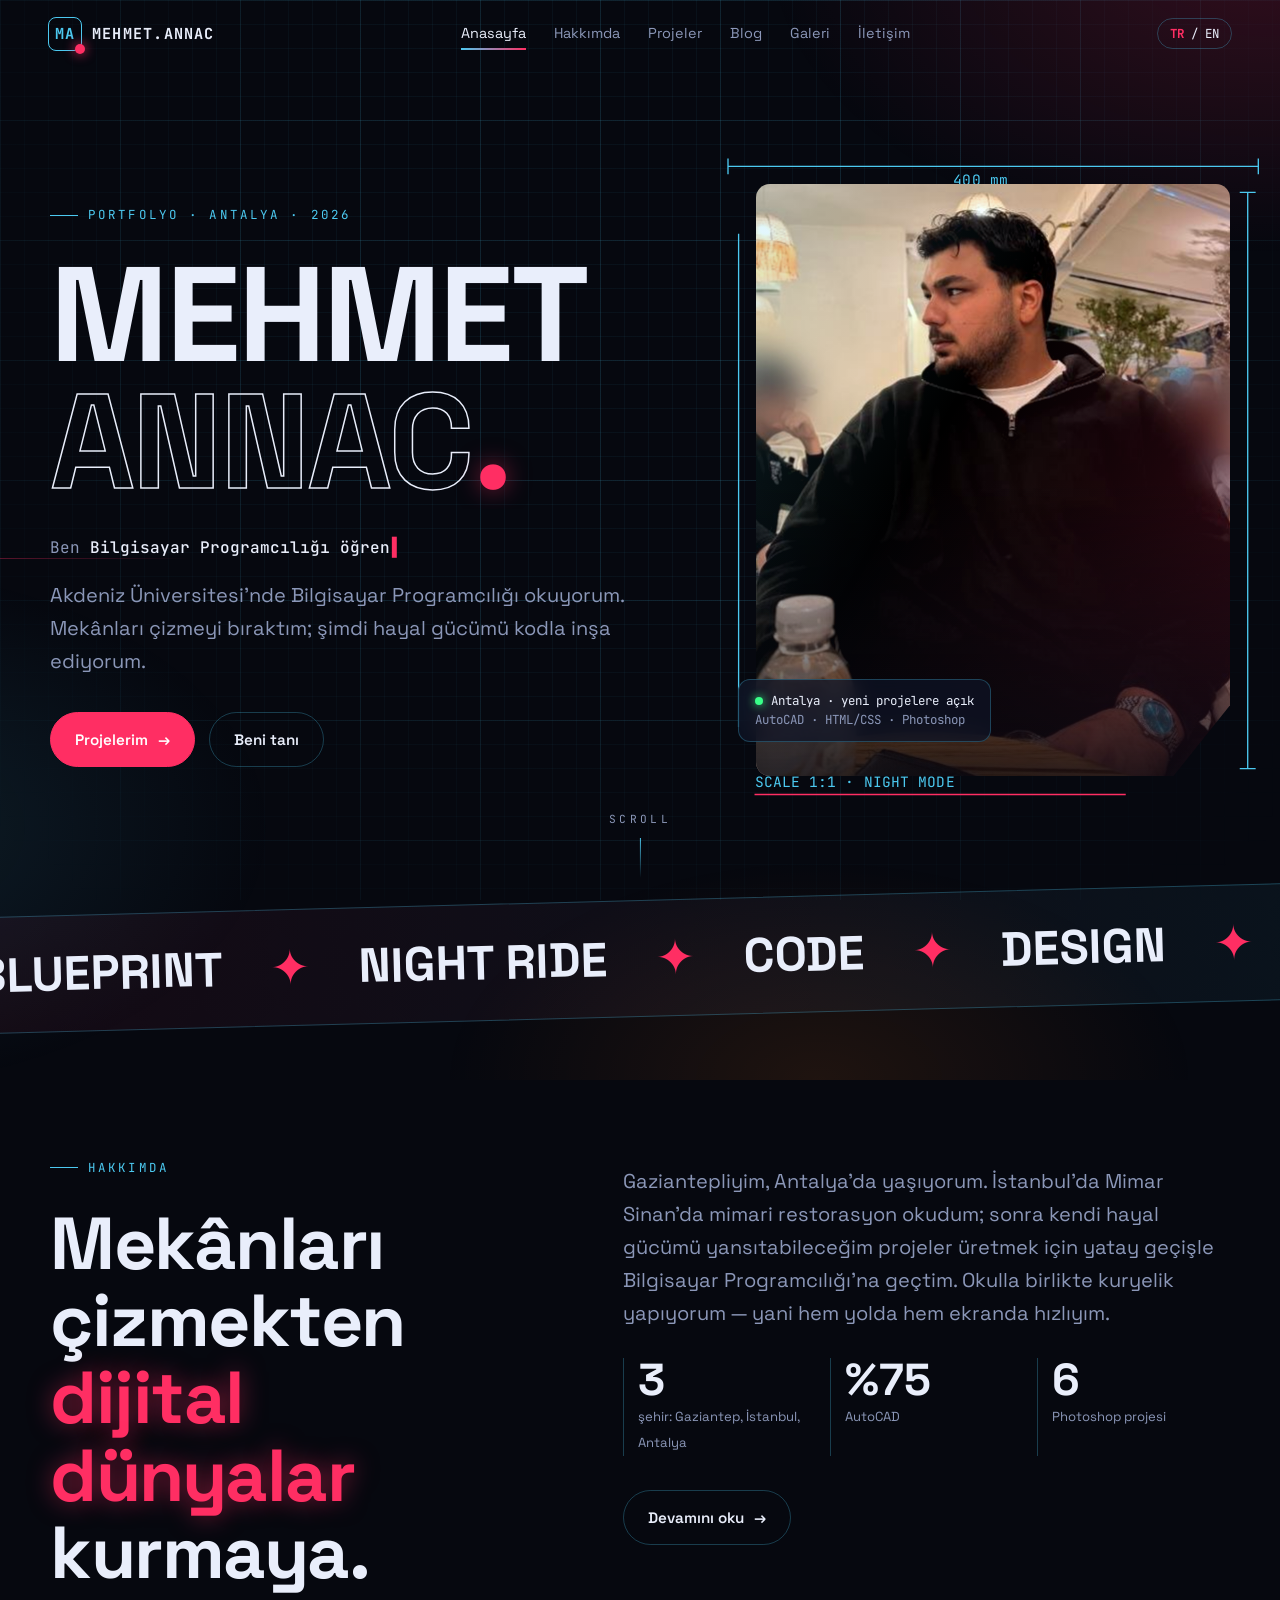
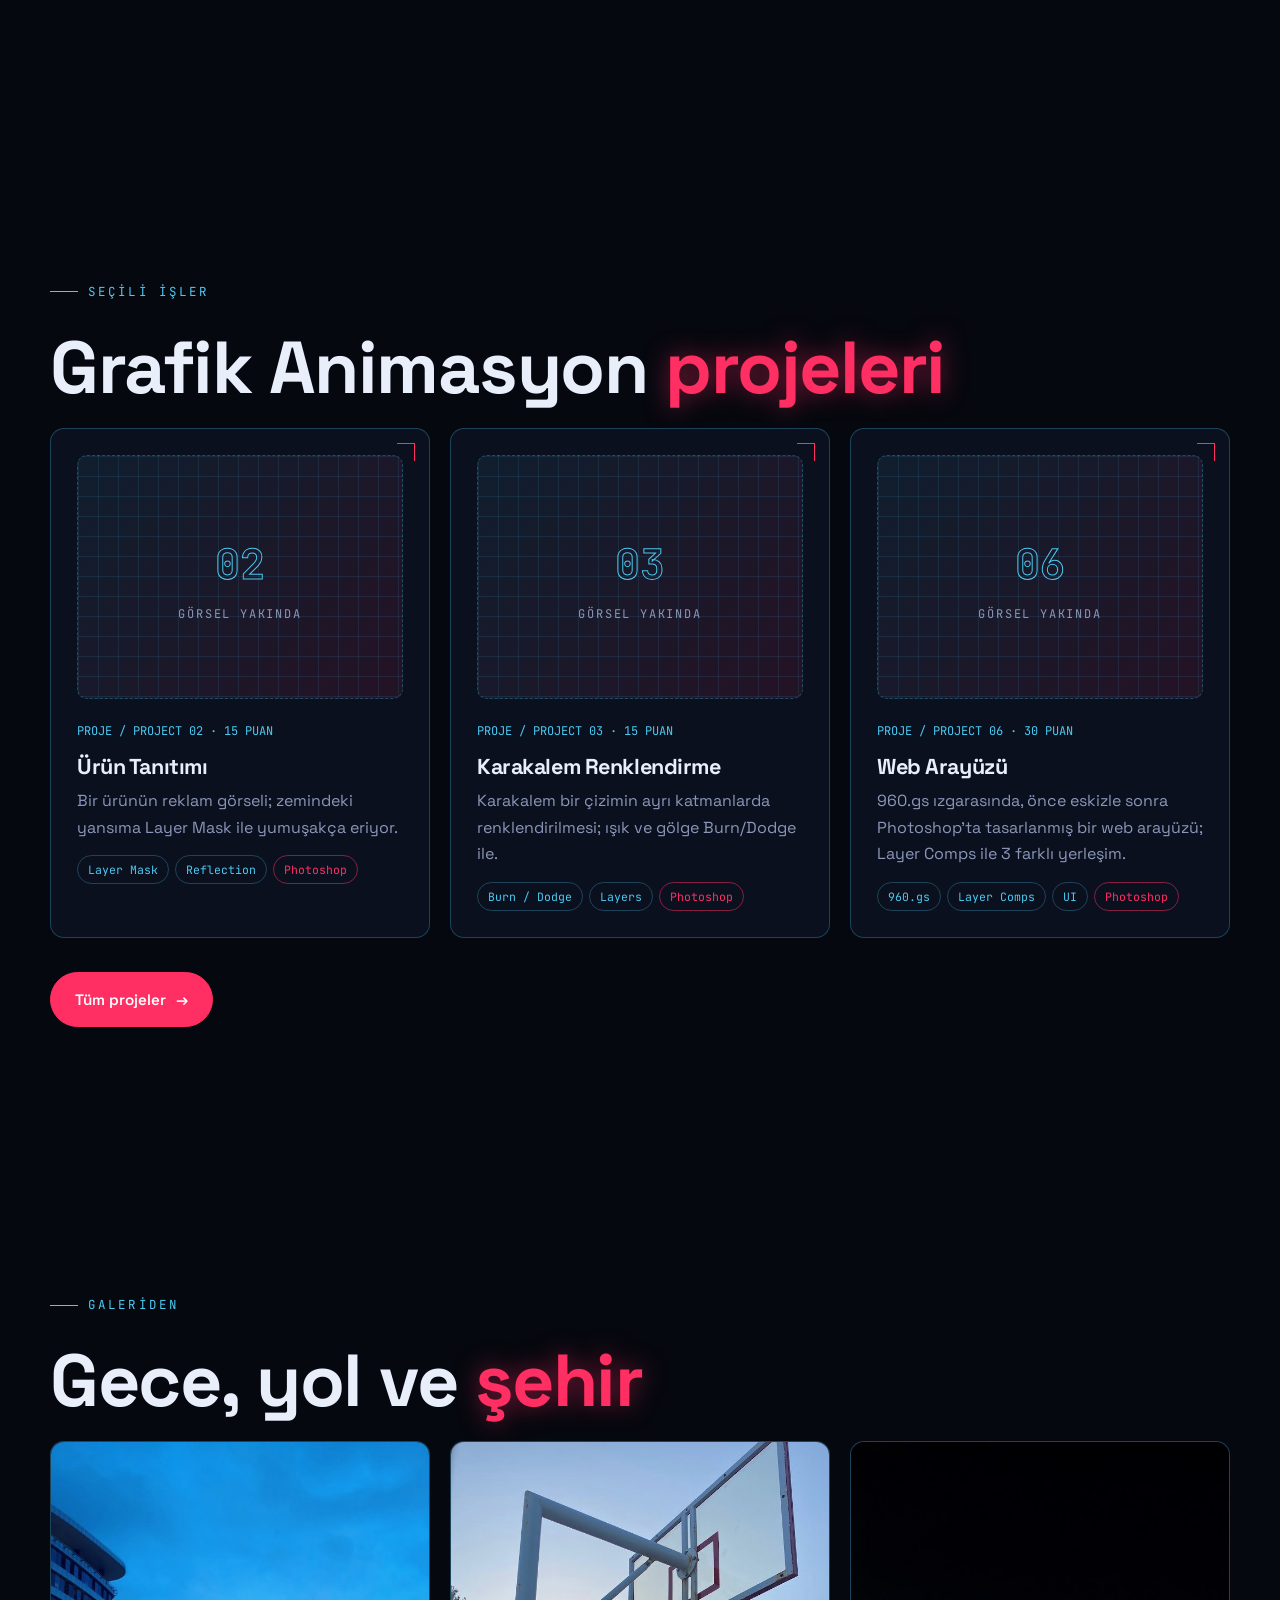
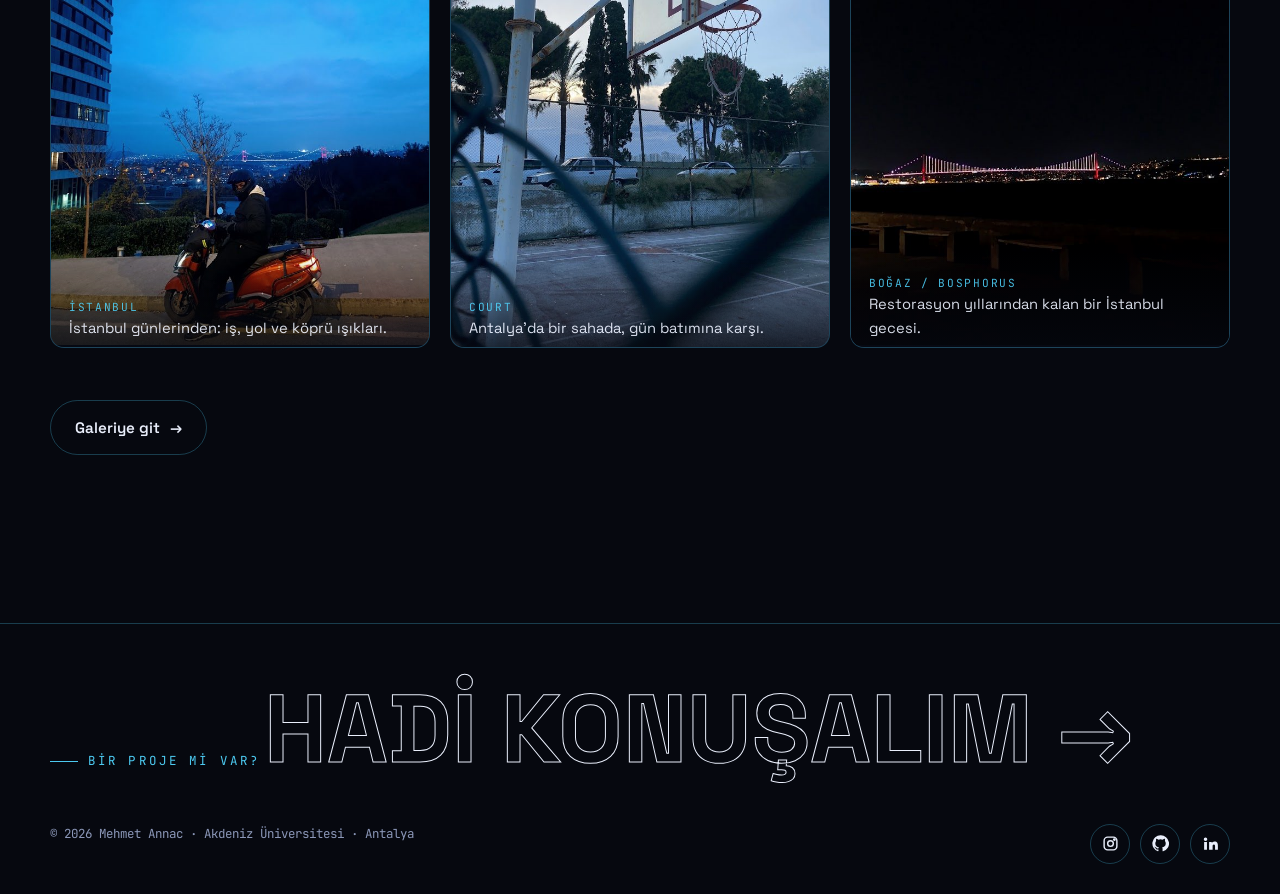
==== commit 8947d7fe: "Hakkımda: Python, Django, İngilizce B2 ve Google Takvim (.ics) Co-Authored-By: Claude Opus 5.5 <nore" ====
--- a/index.html
+++ b/index.html
@@ -21,7 +21,7 @@
 <link rel="preconnect" href="https://fonts.gstatic.com" crossorigin>
 <link href="https://fonts.googleapis.com/css2?family=JetBrains+Mono:wght@400;500;700&family=Space+Grotesk:wght@400;500;600;700&display=swap" rel="stylesheet">
 <link rel="stylesheet" href="assets/css/style.css">
-<script type="application/ld+json">{"@context": "https://schema.org", "@type": "Person", "name": "Mehmet Annac", "url": "https://mehmettannac.github.io/", "image": "https://mehmettannac.github.io/assets/img/mehmet-hero.jpg", "email": "mailto:eposta-adresin@ornek.com", "jobTitle": "Bilgisayar Programcılığı Öğrencisi", "affiliation": {"@type": "CollegeOrUniversity", "name": "Akdeniz Üniversitesi"}, "alumniOf": {"@type": "CollegeOrUniversity", "name": "Mimar Sinan Güzel Sanatlar Üniversitesi"}, "address": {"@type": "PostalAddress", "addressLocality": "Antalya", "addressCountry": "TR"}, "knowsAbout": ["AutoCAD", "HTML", "CSS", "Adobe Photoshop", "Mimari Restorasyon"], "sameAs": ["https://www.instagram.com/mehmettannac/", "https://github.com/mehmettannac", "https://www.linkedin.com/in/mehmet-anna%C3%A7-2894b5441"]}</script>
+<script type="application/ld+json">{"@context": "https://schema.org", "@type": "Person", "name": "Mehmet Annac", "url": "https://mehmettannac.github.io/", "image": "https://mehmettannac.github.io/assets/img/mehmet-hero.jpg", "email": "mailto:eposta-adresin@ornek.com", "jobTitle": "Bilgisayar Programcılığı Öğrencisi", "affiliation": {"@type": "CollegeOrUniversity", "name": "Akdeniz Üniversitesi"}, "alumniOf": {"@type": "CollegeOrUniversity", "name": "Mimar Sinan Güzel Sanatlar Üniversitesi"}, "address": {"@type": "PostalAddress", "addressLocality": "Antalya", "addressCountry": "TR"}, "knowsAbout": ["AutoCAD", "Python", "Django", "HTML", "CSS", "Adobe Photoshop", "İngilizce (B2)", "Mimari Restorasyon"], "sameAs": ["https://www.instagram.com/mehmettannac/", "https://github.com/mehmettannac", "https://www.linkedin.com/in/mehmet-anna%C3%A7-2894b5441"]}</script>
 </head>
 <body data-title-tr="Mehmet Annac | Bilgisayar Programcılığı Öğrencisi · Portfolyo" data-title-en="Mehmet Annac | Computer Programming Student · Portfolio" data-desc-tr="Mehmet Annac: Akdeniz Üniversitesi Bilgisayar Programcılığı öğrencisi. Mimari restorasyondan yazılıma uzanan projeler, Photoshop çalışmaları, blog ve galeri." data-desc-en="Mehmet Annac: Computer Programming student at Akdeniz University. Projects from architectural restoration to software, Photoshop work, blog and gallery.">
 <div class="loader" aria-hidden="true"><div>
--- a/assets/css/style.css
+++ b/assets/css/style.css
@@ -370,6 +370,14 @@
 tbody tr:hover { background: rgba(255,46,99,.07); }
 td.day { font-weight: 600; }
 td.hl { color: var(--neon); font-weight: 600; }
+
+/* ---------- Google Takvim ---------- */
+.cal { margin-top: 22px; border: 1px solid var(--line-strong); border-radius: var(--radius); background: var(--panel); padding: 22px; }
+.cal-head { display: flex; flex-wrap: wrap; gap: 16px; align-items: center; justify-content: space-between; }
+.cal-head p { margin: 6px 0 0; color: var(--muted); max-width: 60ch; }
+.cal-frame { margin-top: 20px; border-radius: 10px; overflow: hidden; border: 1px solid var(--line); background: #fff; }
+.cal-frame iframe { display: block; width: 100%; height: 600px; border: 0; filter: invert(.92) hue-rotate(180deg); }
+@media (max-width: 760px) { .cal-frame iframe { height: 460px; } }
 
 /* ---------- Tipografi blokları ---------- */
 blockquote {
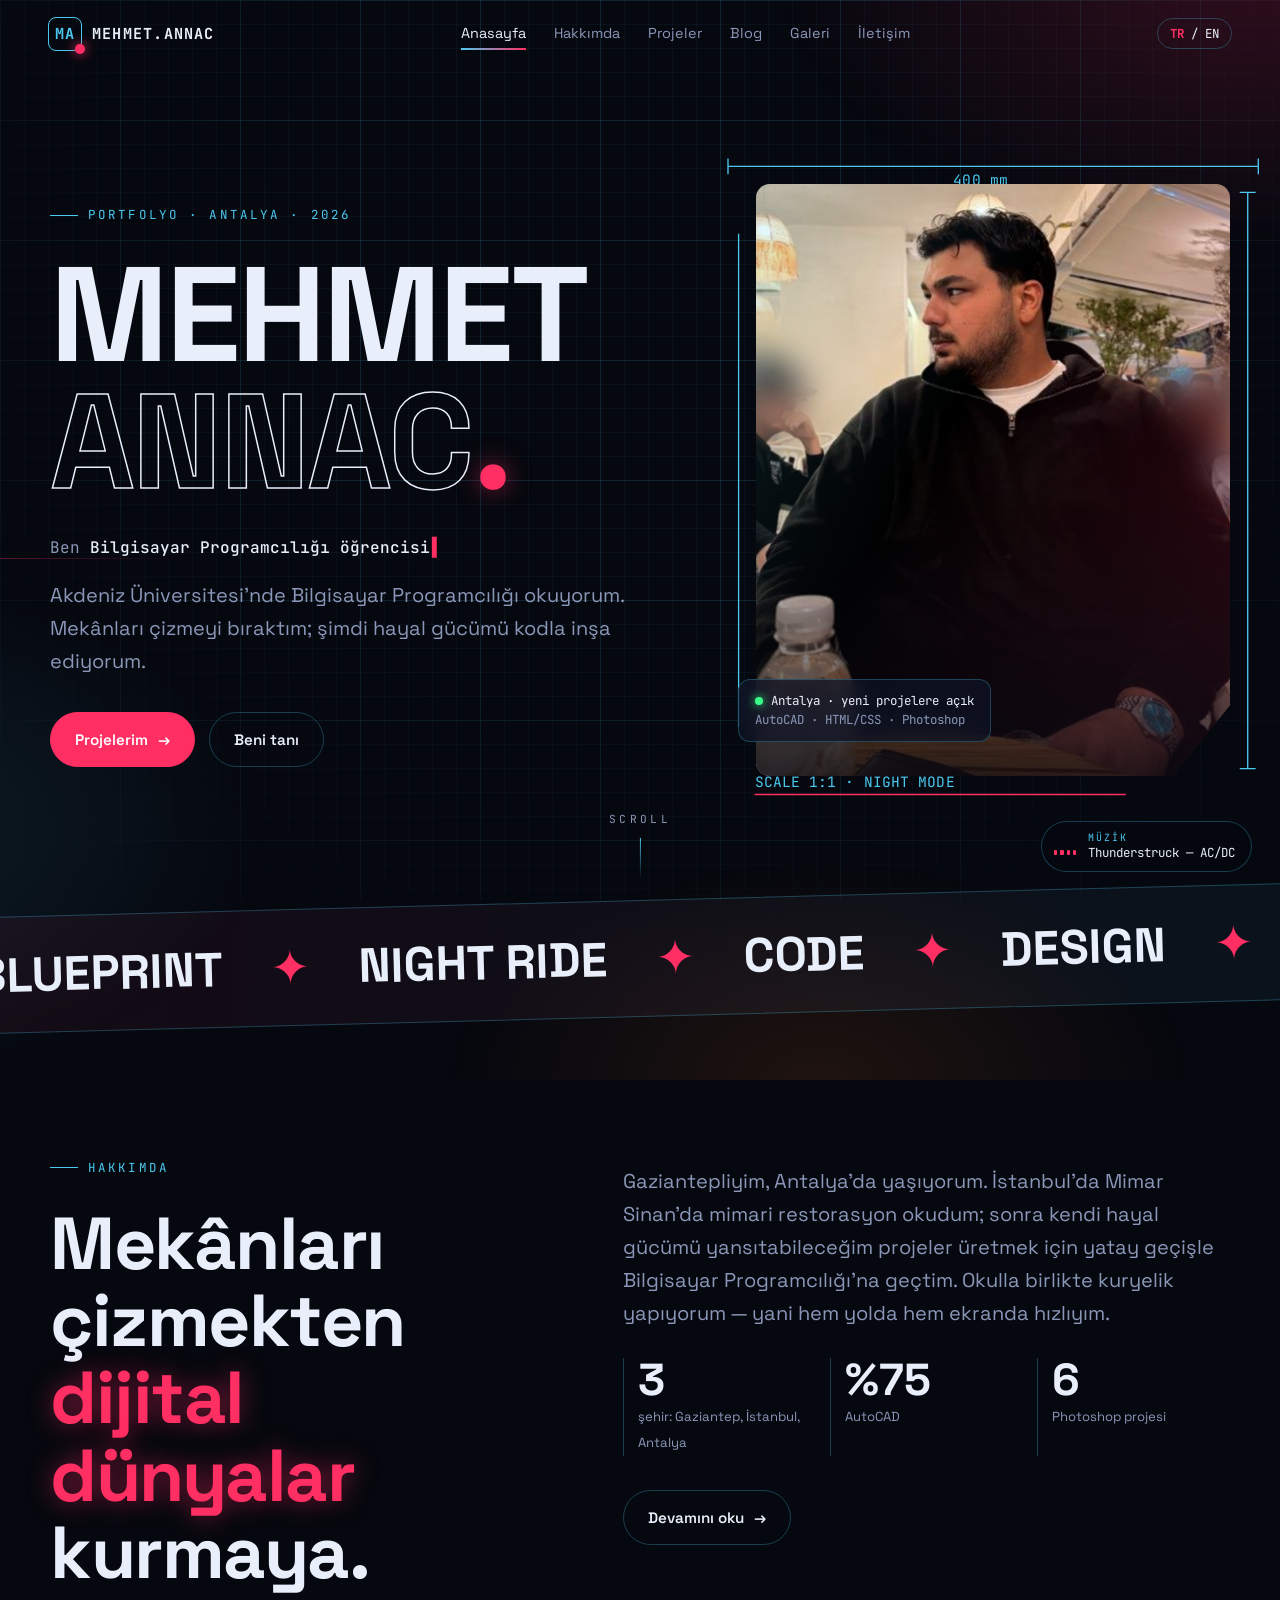
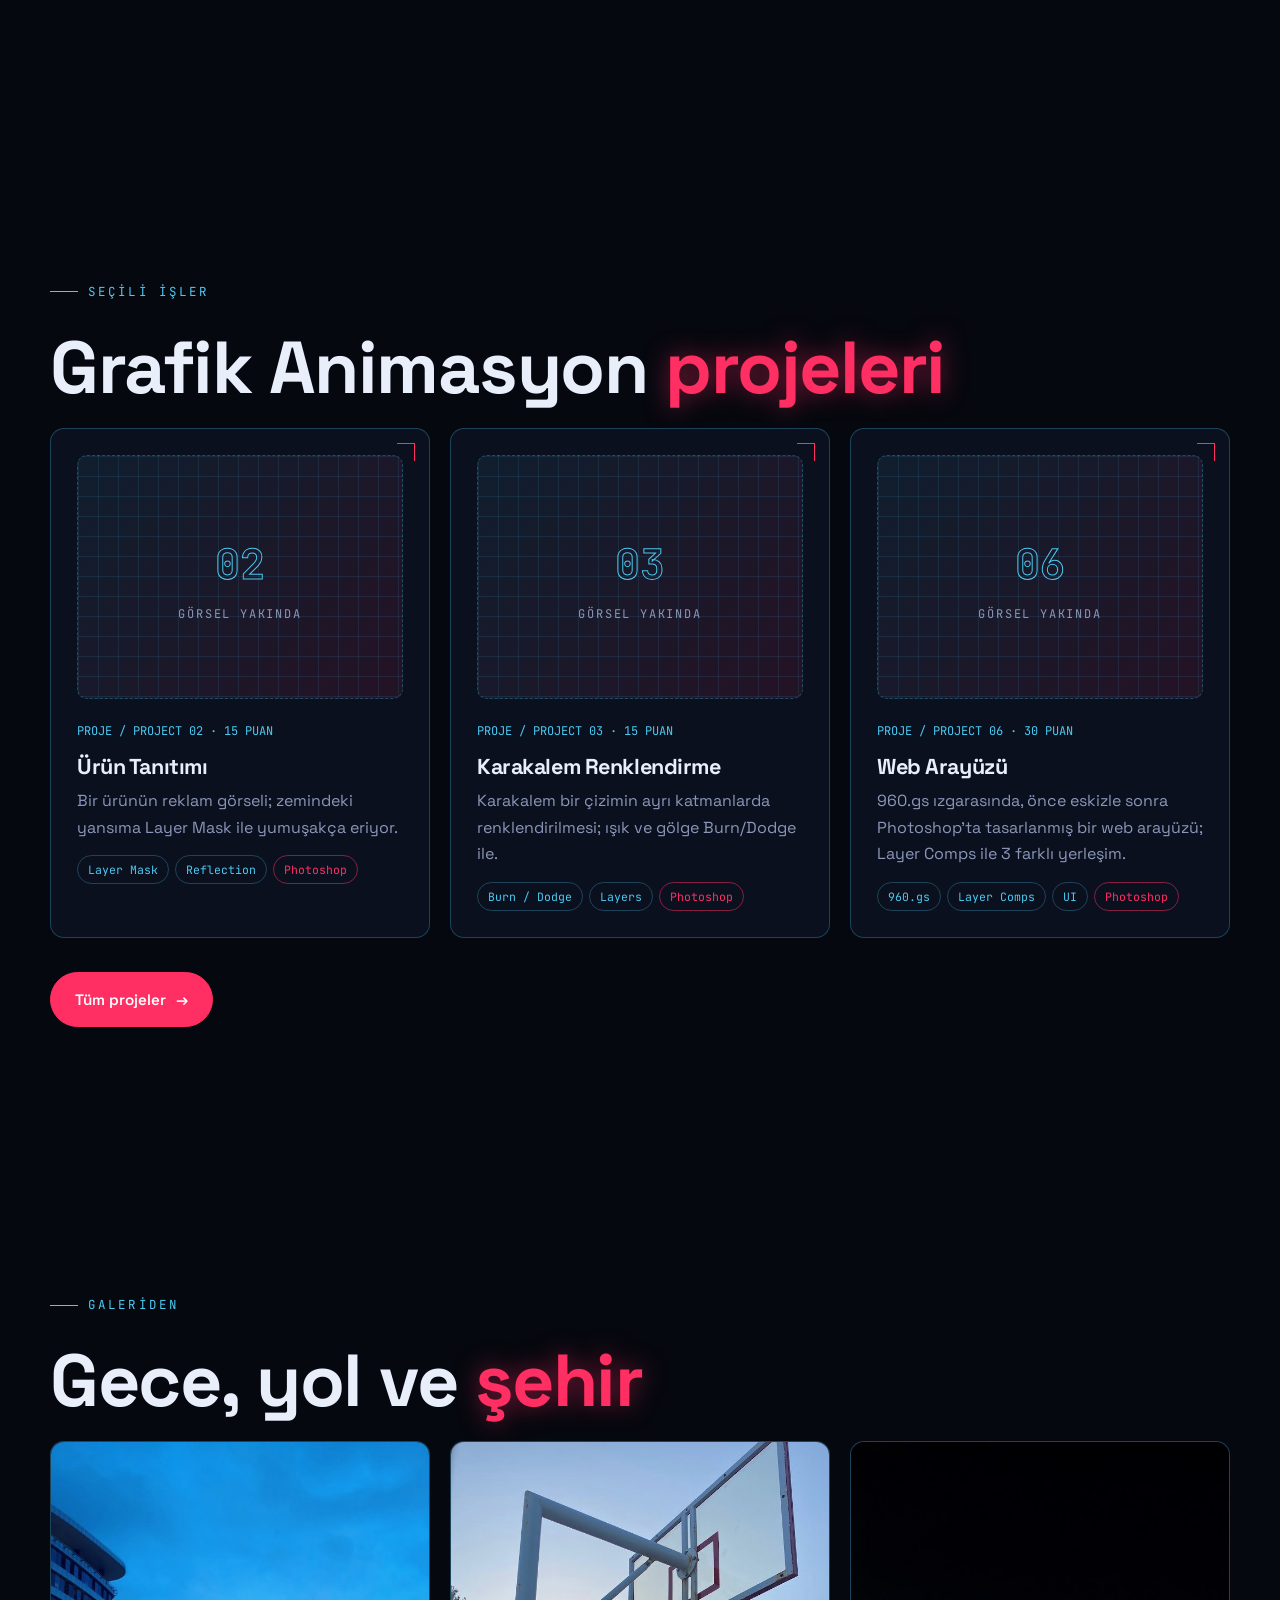
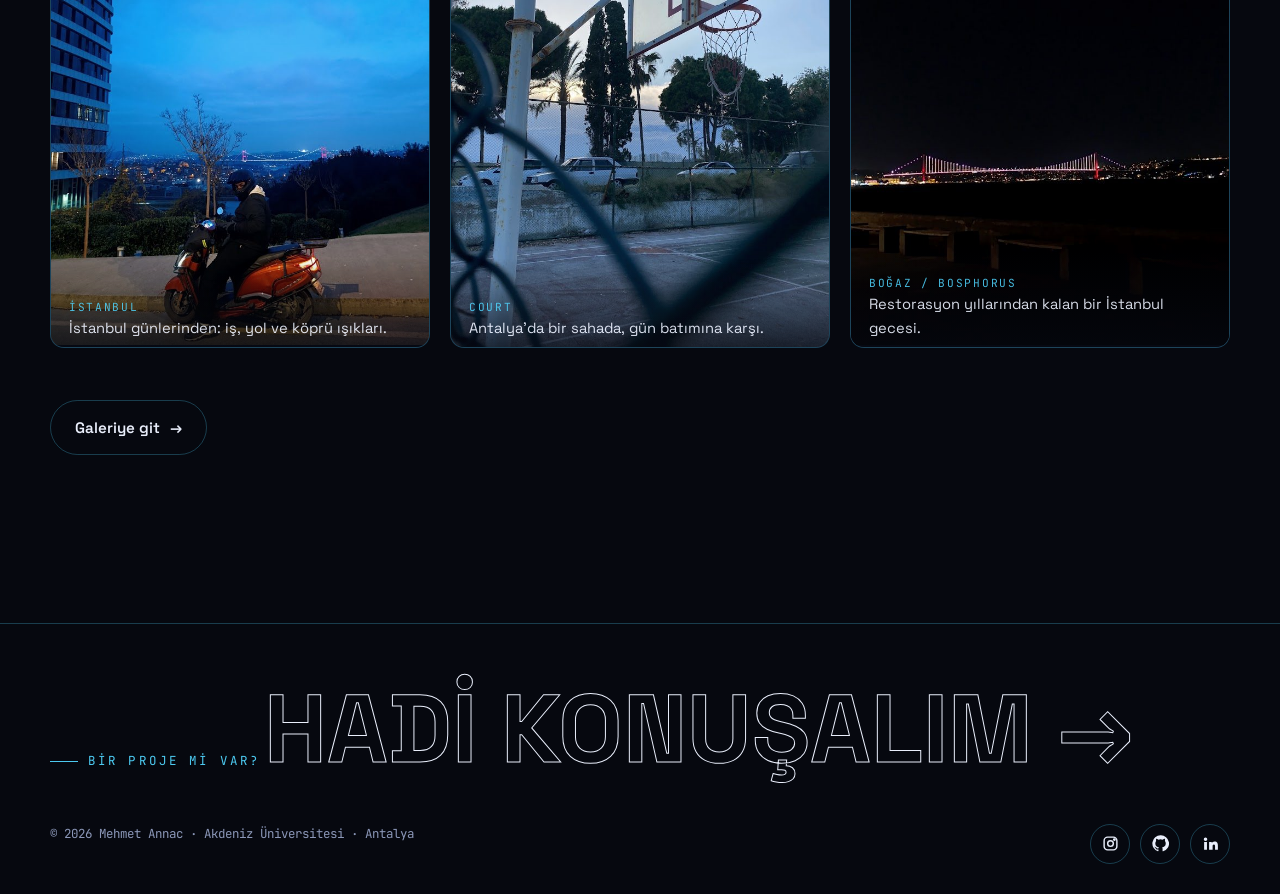
==== commit 24e48298: "Galeriye 3 fotoğraf ve Thunderstruck müzik çalar eklendi Co-Authored-By: Claude Opus 5.5 <noreply@an" ====
--- a/index.html
+++ b/index.html
@@ -140,6 +140,13 @@
     </div>
   </div>
 </footer>
+<div class="music" data-yt="v2AC41dglnM">
+  <button class="music-btn" type="button" aria-pressed="false" aria-label="Müziği aç / kapat">
+    <span class="eq" aria-hidden="true"><i></i><i></i><i></i><i></i></span>
+    <span class="music-txt"><small><span lang="tr">MÜZİK</span><span lang="en">MUSIC</span></small>Thunderstruck — AC/DC</span>
+  </button>
+  <div class="music-player"></div>
+</div>
 <script src="assets/js/main.js" defer></script>
 </body>
 </html>
--- a/assets/css/style.css
+++ b/assets/css/style.css
@@ -481,6 +481,26 @@
 .socials a { width: 40px; height: 40px; display: grid; place-items: center; border: 1px solid var(--line-strong); border-radius: 50%; color: var(--text); transition: border-color .3s, color .3s, transform .3s; }
 .socials a:hover { border-color: var(--neon); color: var(--neon); transform: translateY(-3px); }
 .socials svg { width: 17px; height: 17px; }
+
+/* ---------- Müzik çalar ---------- */
+.music { position: fixed; right: clamp(12px, 2.5vw, 28px); bottom: clamp(12px, 2.5vw, 28px); z-index: 70; display: flex; flex-direction: column; align-items: flex-end; gap: 10px; }
+.music-btn {
+  display: flex; align-items: center; gap: 12px; cursor: pointer; font-family: var(--font-mono); font-size: .78rem; color: var(--text);
+  background: rgba(6,8,15,.82); backdrop-filter: blur(12px); border: 1px solid var(--line-strong); border-radius: 999px; padding: 10px 16px 10px 12px;
+  transition: border-color .3s, box-shadow .3s;
+}
+.music-btn:hover, .music.on .music-btn { border-color: var(--neon); box-shadow: 0 0 30px -6px rgba(255,46,99,.7); }
+.music-txt { text-align: left; line-height: 1.3; }
+.music-txt small { display: block; font-size: .62rem; letter-spacing: .2em; color: var(--cyan); }
+.eq { display: flex; align-items: flex-end; gap: 3px; height: 18px; width: 22px; }
+.eq i { flex: 1; background: var(--neon); height: 30%; border-radius: 1px; }
+.music.on .eq i { animation: eq .9s ease-in-out infinite alternate; }
+.music.on .eq i:nth-child(2) { animation-delay: .2s; } .music.on .eq i:nth-child(3) { animation-delay: .45s; } .music.on .eq i:nth-child(4) { animation-delay: .1s; }
+@keyframes eq { 0% { height: 20%; } 100% { height: 100%; } }
+.music-player { width: 220px; aspect-ratio: 16 / 9; border-radius: 12px; overflow: hidden; border: 1px solid var(--neon); display: none; box-shadow: 0 20px 50px -15px rgba(255,46,99,.5); }
+.music.on .music-player { display: block; }
+.music-player iframe { width: 100%; height: 100%; border: 0; display: block; }
+@media (max-width: 760px) { .music-txt { display: none; } .music-btn { padding: 12px; } .music-player { width: 180px; } }
 
 /* ---------- Scroll animasyonları ---------- */
 .reveal { opacity: 0; transform: translateY(40px); transition: opacity 1s var(--ease), transform 1s var(--ease); }
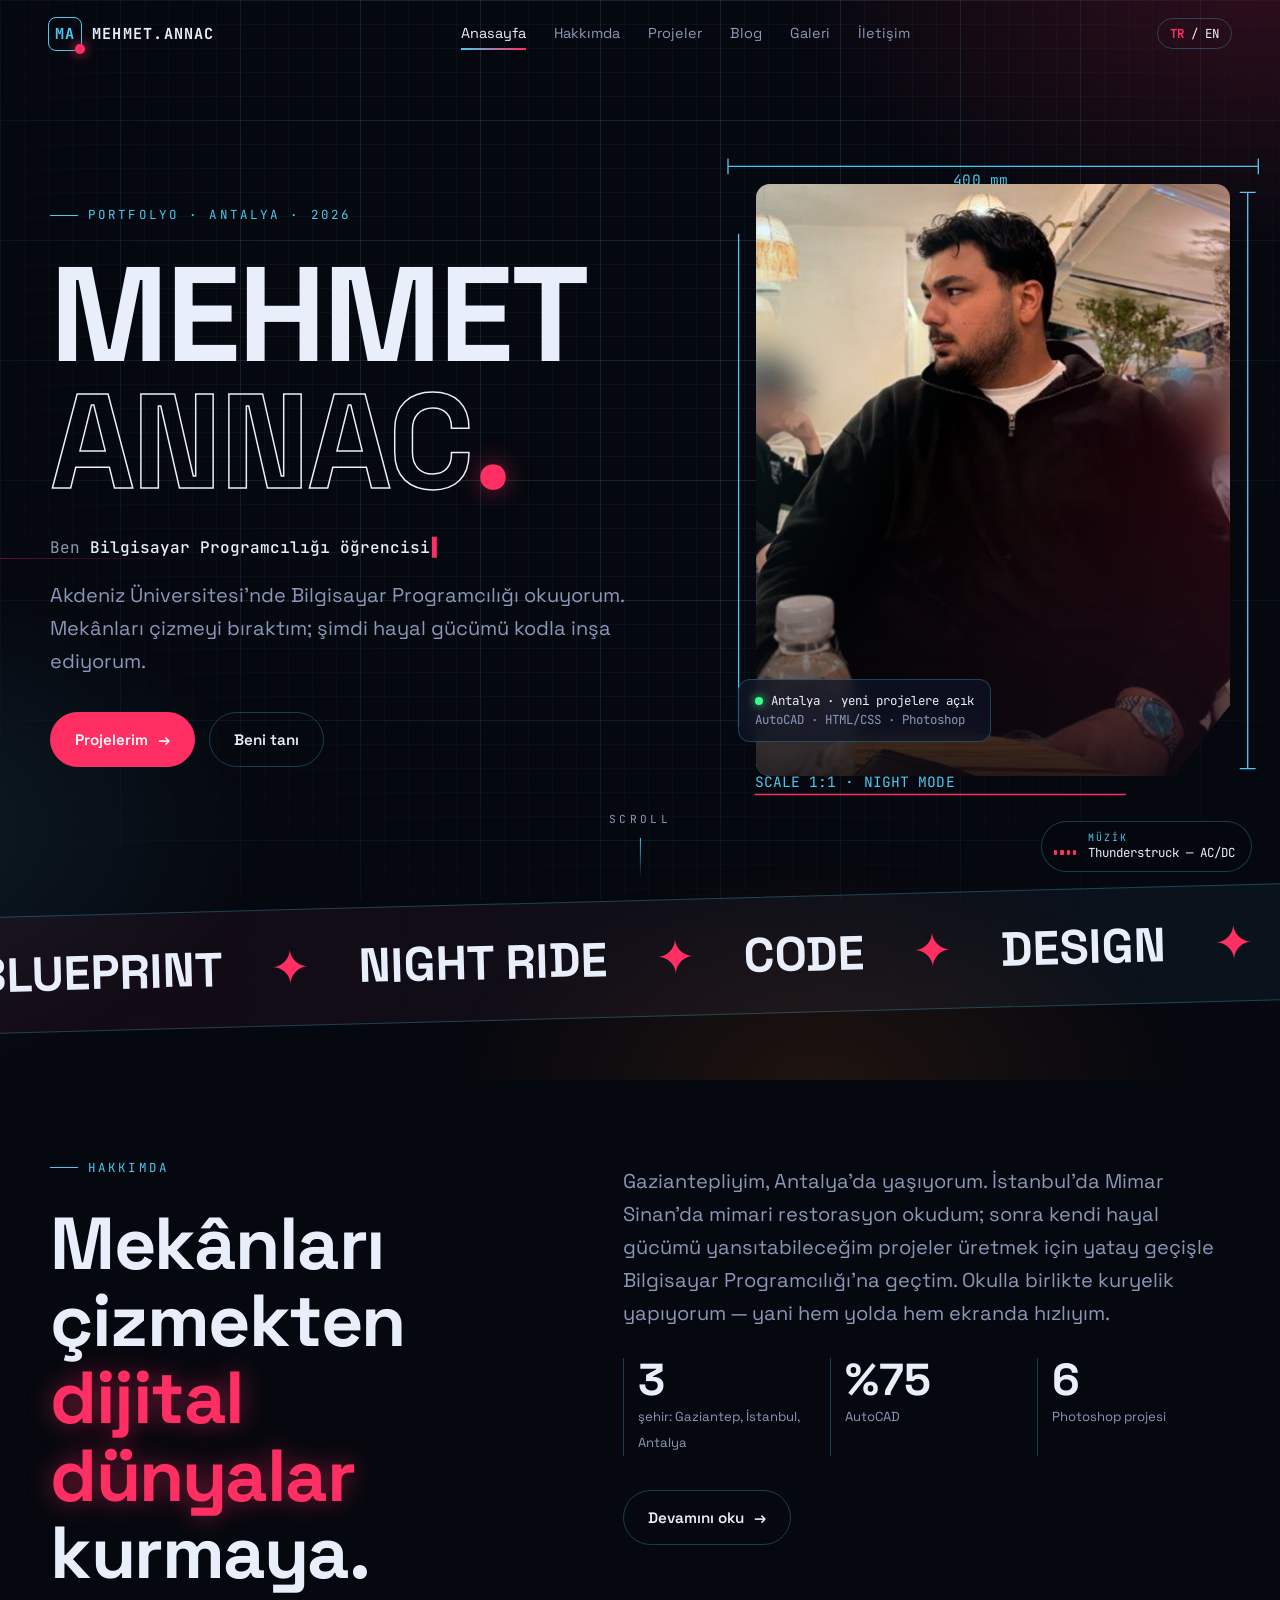
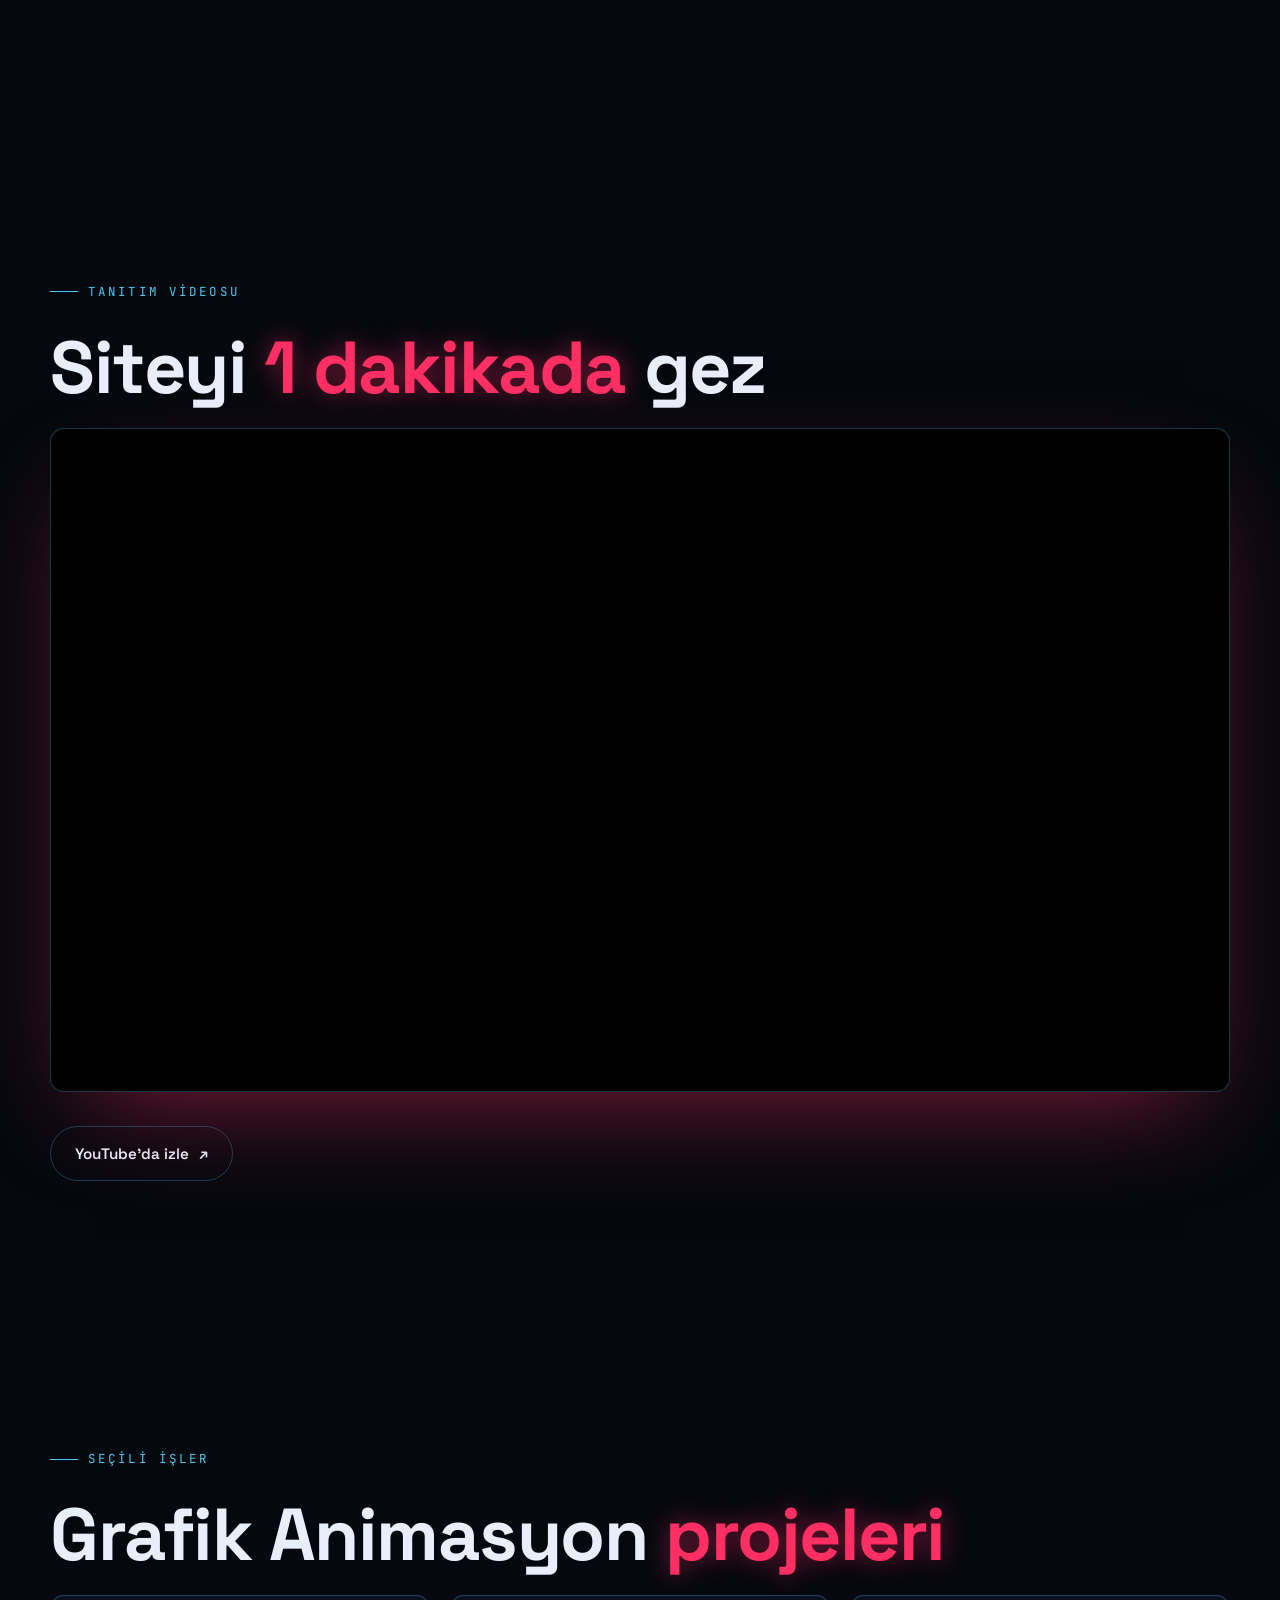
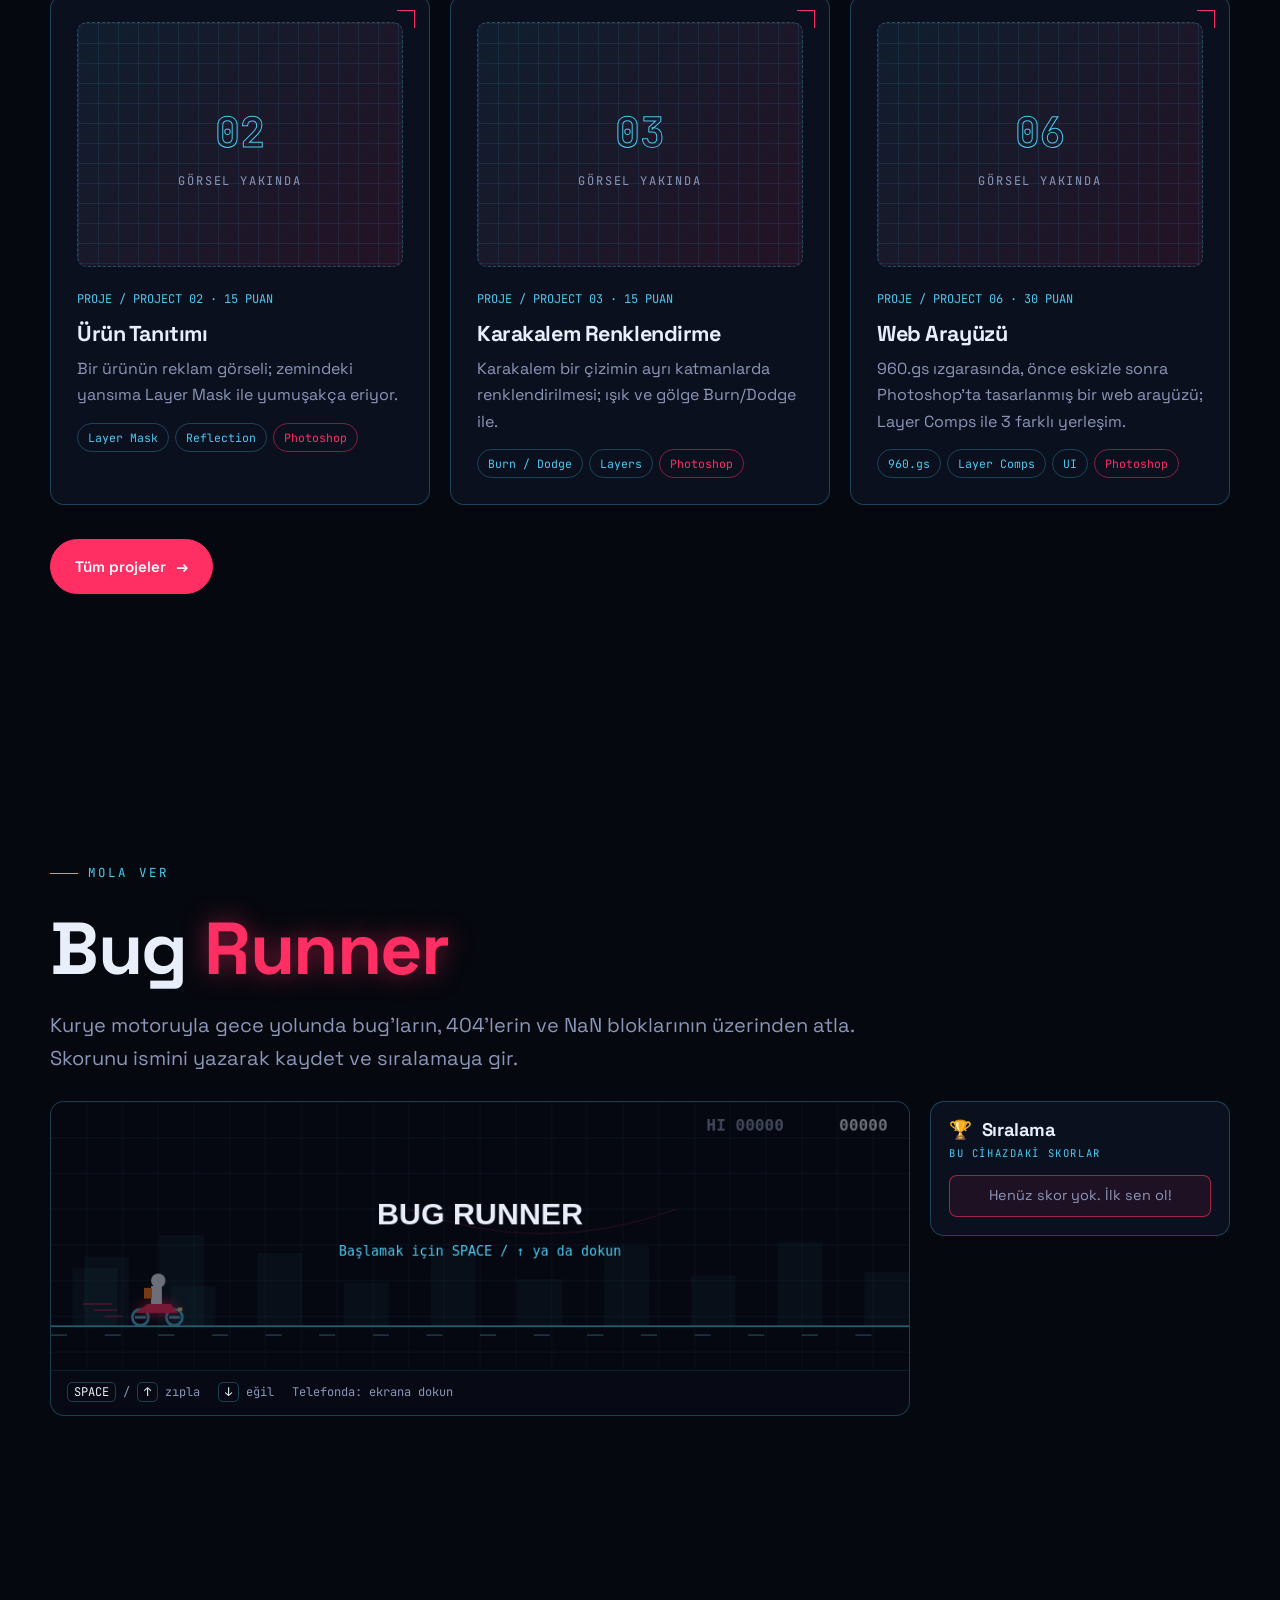
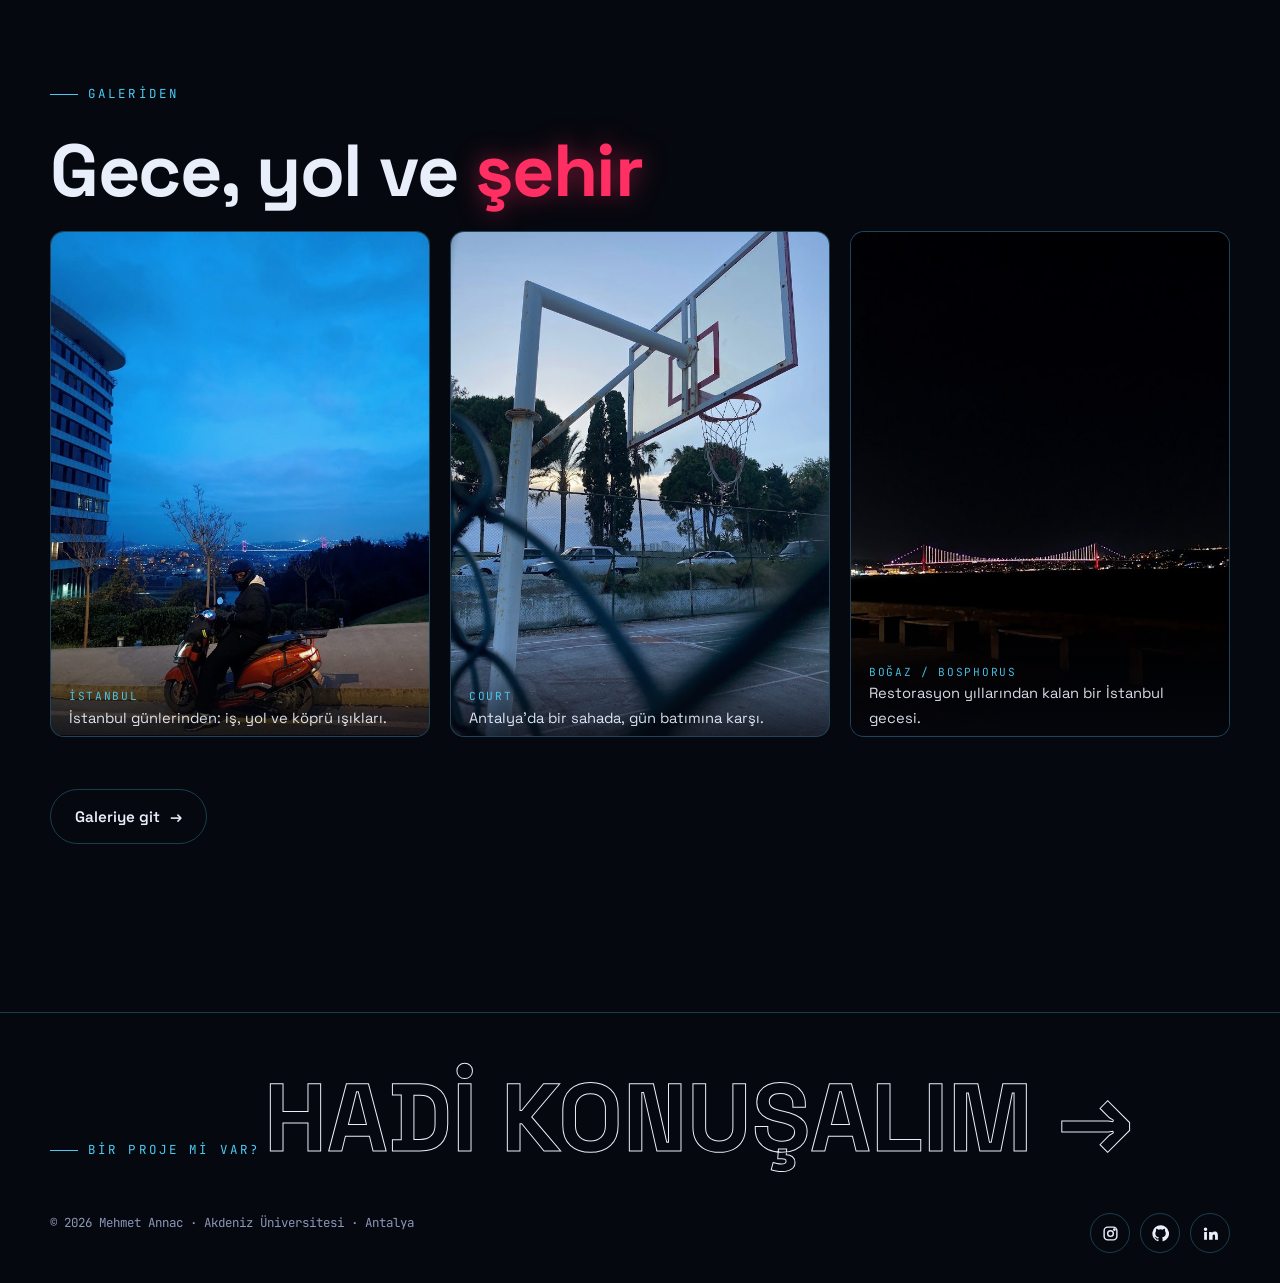
==== commit 8b34cd66: "Tanıtım videosu, Bug Runner oyunu + sıralama, 3 yeni blog yazısı Co-Authored-By: Claude Opus 5.5 <no" ====
--- a/index.html
+++ b/index.html
@@ -88,6 +88,15 @@
 </div>
 </section>
 
+
+<section>
+<div class="wrap">
+  <p class="eyebrow reveal"><span lang="tr">Tanıtım videosu</span><span lang="en">Intro video</span></p>
+  <h2 class="title reveal"><span lang="tr">Siteyi <em>1 dakikada</em> gez</span><span lang="en">Tour the site in <em>1 minute</em></span></h2>
+  <div class="video-frame reveal"><iframe src="https://www.youtube-nocookie.com/embed/3PC9a5L7Cdo?rel=0" title="Mehmet Annac — Kişisel Web Sitesi Tanıtımı" loading="lazy" allow="accelerometer; encrypted-media; gyroscope; picture-in-picture; fullscreen" allowfullscreen></iframe></div>
+  <div class="cta-row reveal"><a class="btn ghost" href="https://youtu.be/3PC9a5L7Cdo" target="_blank" rel="noopener"><span lang="tr">YouTube'da izle</span><span lang="en">Watch on YouTube</span> <span class="arrow">↗</span></a></div>
+</div>
+</section>
 <section>
 <div class="wrap">
   <p class="eyebrow reveal"><span lang="tr">Seçili işler</span><span lang="en">Selected work</span></p>
@@ -121,6 +130,36 @@
 </div>
 </section>
 
+
+<section id="oyun">
+<div class="wrap">
+  <p class="eyebrow reveal"><span lang="tr">Mola ver</span><span lang="en">Take a break</span></p>
+  <h2 class="title reveal">Bug <em>Runner</em></h2>
+  <p lang="tr" class="lead reveal">Kurye motoruyla gece yolunda bug'ların, 404'lerin ve NaN bloklarının üzerinden atla. Skorunu ismini yazarak kaydet ve sıralamaya gir.</p><p lang="en" class="lead reveal">Ride the courier bike down the night road and jump over bugs, 404s and NaN blocks. Save your score with your name and climb the leaderboard.</p>
+  <div class="game-wrap reveal" style="margin-top:26px">
+    <div class="game-box">
+      <canvas id="game" width="960" height="300" aria-label="Bug Runner oyunu"></canvas>
+      <div class="game-over" role="dialog" aria-label="Oyun bitti">
+        <div class="go-card">
+          <div class="big"><span lang="tr">Skorun</span><span lang="en">Your score</span>: <b id="final-score">0</b></div>
+          <div class="go-row">
+            <input id="player-name" maxlength="16" autocomplete="nickname" data-ph-tr="İsmin" data-ph-en="Your name" placeholder="İsmin">
+            <button class="btn" id="save-score" type="button"><span lang="tr">Kaydet</span><span lang="en">Save</span></button>
+          </div>
+          <p class="save-note" aria-live="polite"></p>
+          <button class="retry" id="retry" type="button"><span lang="tr">↻ Tekrar oyna</span><span lang="en">↻ Play again</span></button>
+        </div>
+      </div>
+      <div class="game-hint"><span><kbd>SPACE</kbd> / <kbd>↑</kbd> <span lang="tr">zıpla</span><span lang="en">jump</span></span><span><kbd>↓</kbd> <span lang="tr">eğil</span><span lang="en">duck</span></span><span><span lang="tr">Telefonda: ekrana dokun</span><span lang="en">On mobile: tap the screen</span></span></div>
+    </div>
+    <aside class="board" aria-label="Sıralama">
+      <h3><span lang="tr">Sıralama</span><span lang="en">Leaderboard</span></h3>
+      <div class="board-mode"></div>
+      <ol id="leaderboard"></ol>
+    </aside>
+  </div>
+</div>
+</section>
 <section>
 <div class="wrap">
   <p class="eyebrow reveal"><span lang="tr">Galeriden</span><span lang="en">From the gallery</span></p>
@@ -148,5 +187,6 @@
   <div class="music-player"></div>
 </div>
 <script src="assets/js/main.js" defer></script>
+<script src="assets/js/game.js" defer></script>
 </body>
 </html>
--- a/assets/css/style.css
+++ b/assets/css/style.css
@@ -481,6 +481,42 @@
 .socials a { width: 40px; height: 40px; display: grid; place-items: center; border: 1px solid var(--line-strong); border-radius: 50%; color: var(--text); transition: border-color .3s, color .3s, transform .3s; }
 .socials a:hover { border-color: var(--neon); color: var(--neon); transform: translateY(-3px); }
 .socials svg { width: 17px; height: 17px; }
+
+/* ---------- Tanıtım videosu ---------- */
+.video-frame { position: relative; aspect-ratio: 16 / 9; border-radius: var(--radius); overflow: hidden; border: 1px solid var(--line-strong); box-shadow: 0 40px 100px -40px rgba(255,46,99,.55); background: #000; }
+.video-frame iframe { position: absolute; inset: 0; width: 100%; height: 100%; border: 0; }
+
+/* ---------- Bug Runner oyunu ---------- */
+.game-wrap { display: grid; grid-template-columns: 1fr 300px; gap: 20px; align-items: start; }
+.game-box { position: relative; border: 1px solid var(--line-strong); border-radius: var(--radius); overflow: hidden; background: #070a14; }
+#game { display: block; width: 100%; height: auto; cursor: pointer; touch-action: manipulation; }
+.game-hint { display: flex; flex-wrap: wrap; gap: 8px 18px; font-family: var(--font-mono); font-size: .75rem; color: var(--muted); padding: 12px 16px; border-top: 1px solid var(--line); }
+.game-hint kbd { font-family: inherit; border: 1px solid var(--line-strong); border-radius: 5px; padding: 1px 6px; color: var(--text); }
+.game-over {
+  position: absolute; inset: 0 0 auto 0; height: calc(100% - 45px); display: none; place-items: center; background: rgba(6,8,15,.82); backdrop-filter: blur(4px);
+}
+.game-over.show { display: grid; }
+.go-card { text-align: center; padding: 20px; width: min(420px, 92%); }
+.go-card .big { font-size: clamp(1.6rem, 4vw, 2.4rem); font-weight: 700; }
+.go-card .big b { color: var(--neon); }
+.go-row { display: flex; gap: 8px; margin-top: 14px; }
+.go-row input { flex: 1; min-width: 0; font: inherit; color: var(--text); background: rgba(6,8,15,.8); border: 1px solid var(--line-strong); border-radius: 10px; padding: 11px 14px; outline: none; }
+.go-row input:focus { border-color: var(--neon); }
+.go-row .btn { padding: 11px 18px; }
+.save-note { font-size: .85rem; color: #39ff88; min-height: 1.3em; margin: 8px 0 0; }
+.go-card .retry { margin-top: 6px; background: none; border: 0; color: var(--cyan); cursor: pointer; font-family: var(--font-mono); font-size: .8rem; text-decoration: underline; }
+.board { border: 1px solid var(--line-strong); border-radius: var(--radius); background: var(--panel); padding: 18px; }
+.board h3 { font-size: 1.15rem; display: flex; align-items: center; gap: 10px; }
+.board h3::before { content: "🏆"; }
+.board-mode { font-family: var(--font-mono); font-size: .66rem; letter-spacing: .15em; color: var(--cyan); margin: 6px 0 12px; }
+#leaderboard { list-style: none; margin: 0; padding: 0; display: grid; gap: 6px; counter-reset: none; }
+#leaderboard li { display: flex; align-items: center; gap: 10px; padding: 8px 10px; border-radius: 8px; background: rgba(255,255,255,.03); border: 1px solid var(--line); font-size: .9rem; }
+#leaderboard li:nth-child(1) { border-color: rgba(255,46,99,.6); background: rgba(255,46,99,.08); }
+#leaderboard .rank { font-family: var(--font-mono); font-size: .75rem; color: var(--neon); }
+#leaderboard .who { flex: 1; overflow: hidden; text-overflow: ellipsis; white-space: nowrap; }
+#leaderboard b { font-family: var(--font-mono); }
+#leaderboard li.empty { color: var(--muted); justify-content: center; }
+@media (max-width: 960px) { .game-wrap { grid-template-columns: 1fr; } }
 
 /* ---------- Müzik çalar ---------- */
 .music { position: fixed; right: clamp(12px, 2.5vw, 28px); bottom: clamp(12px, 2.5vw, 28px); z-index: 70; display: flex; flex-direction: column; align-items: flex-end; gap: 10px; }
